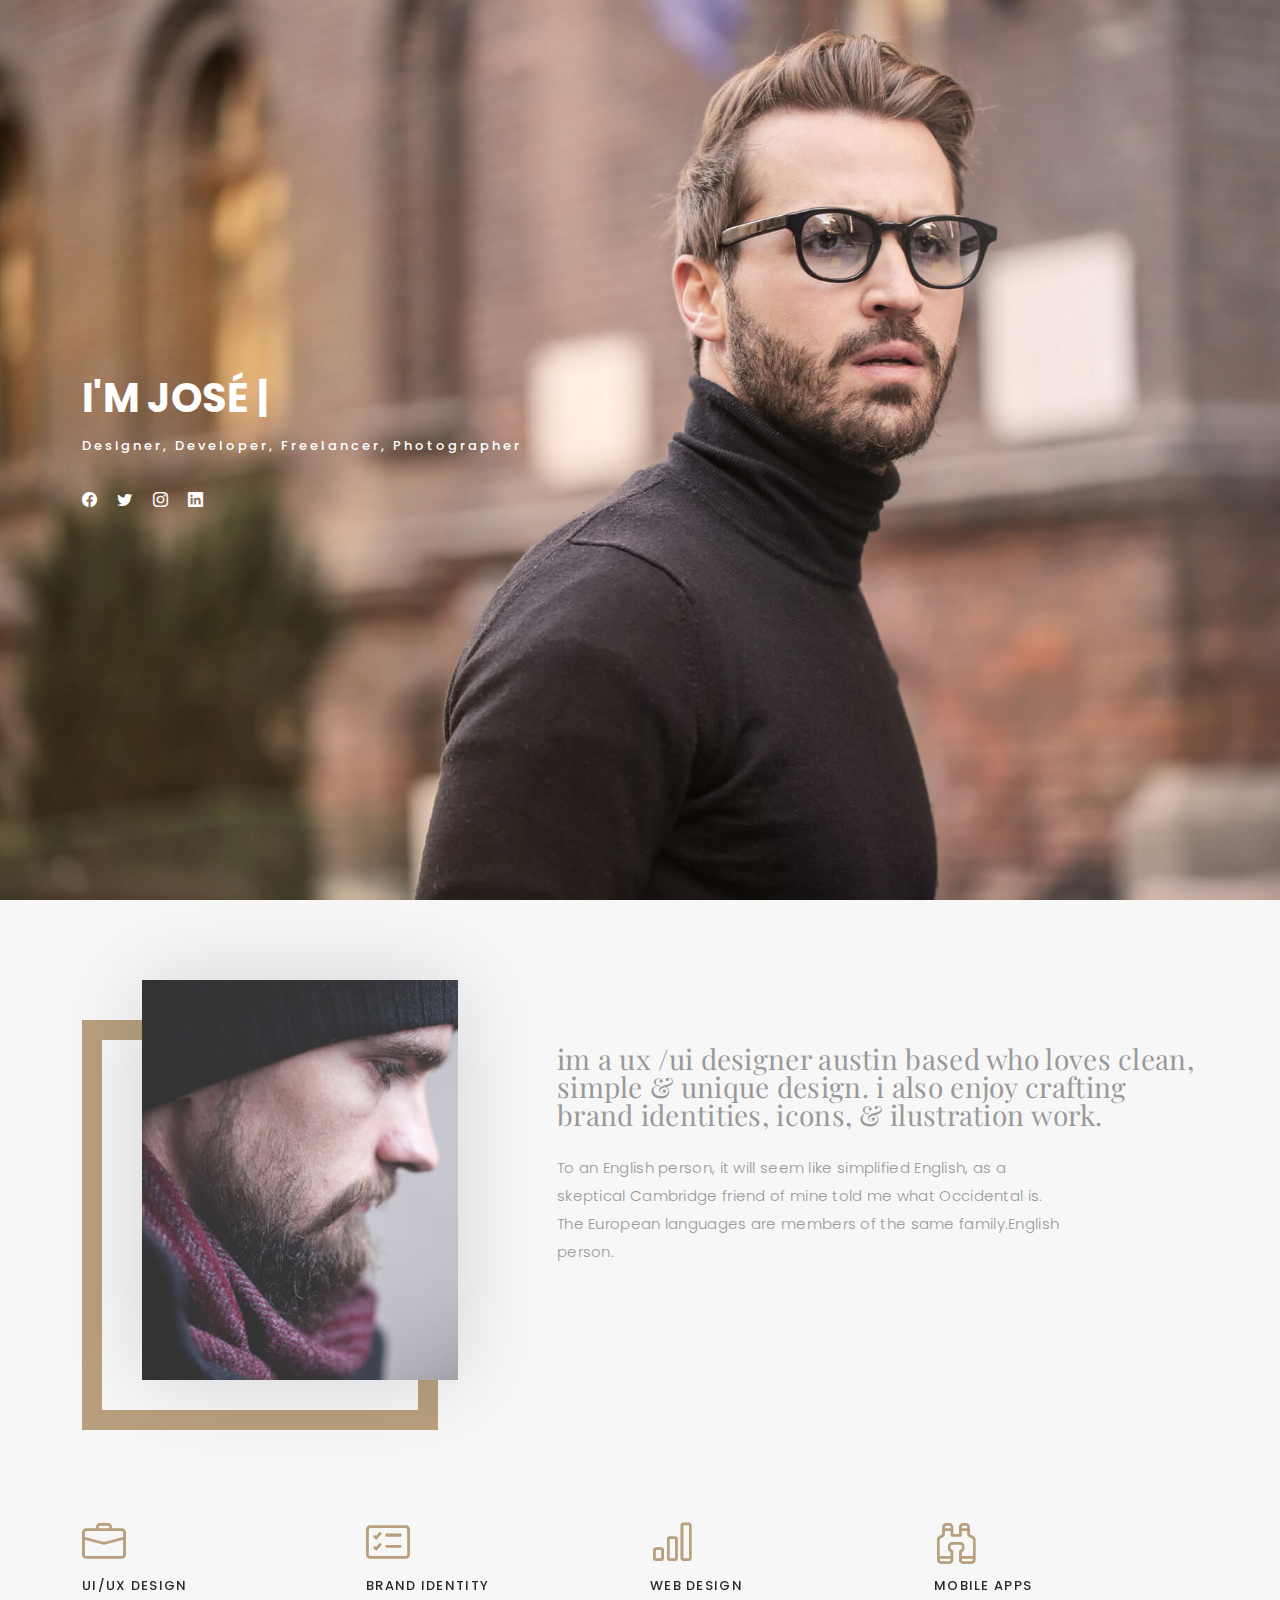
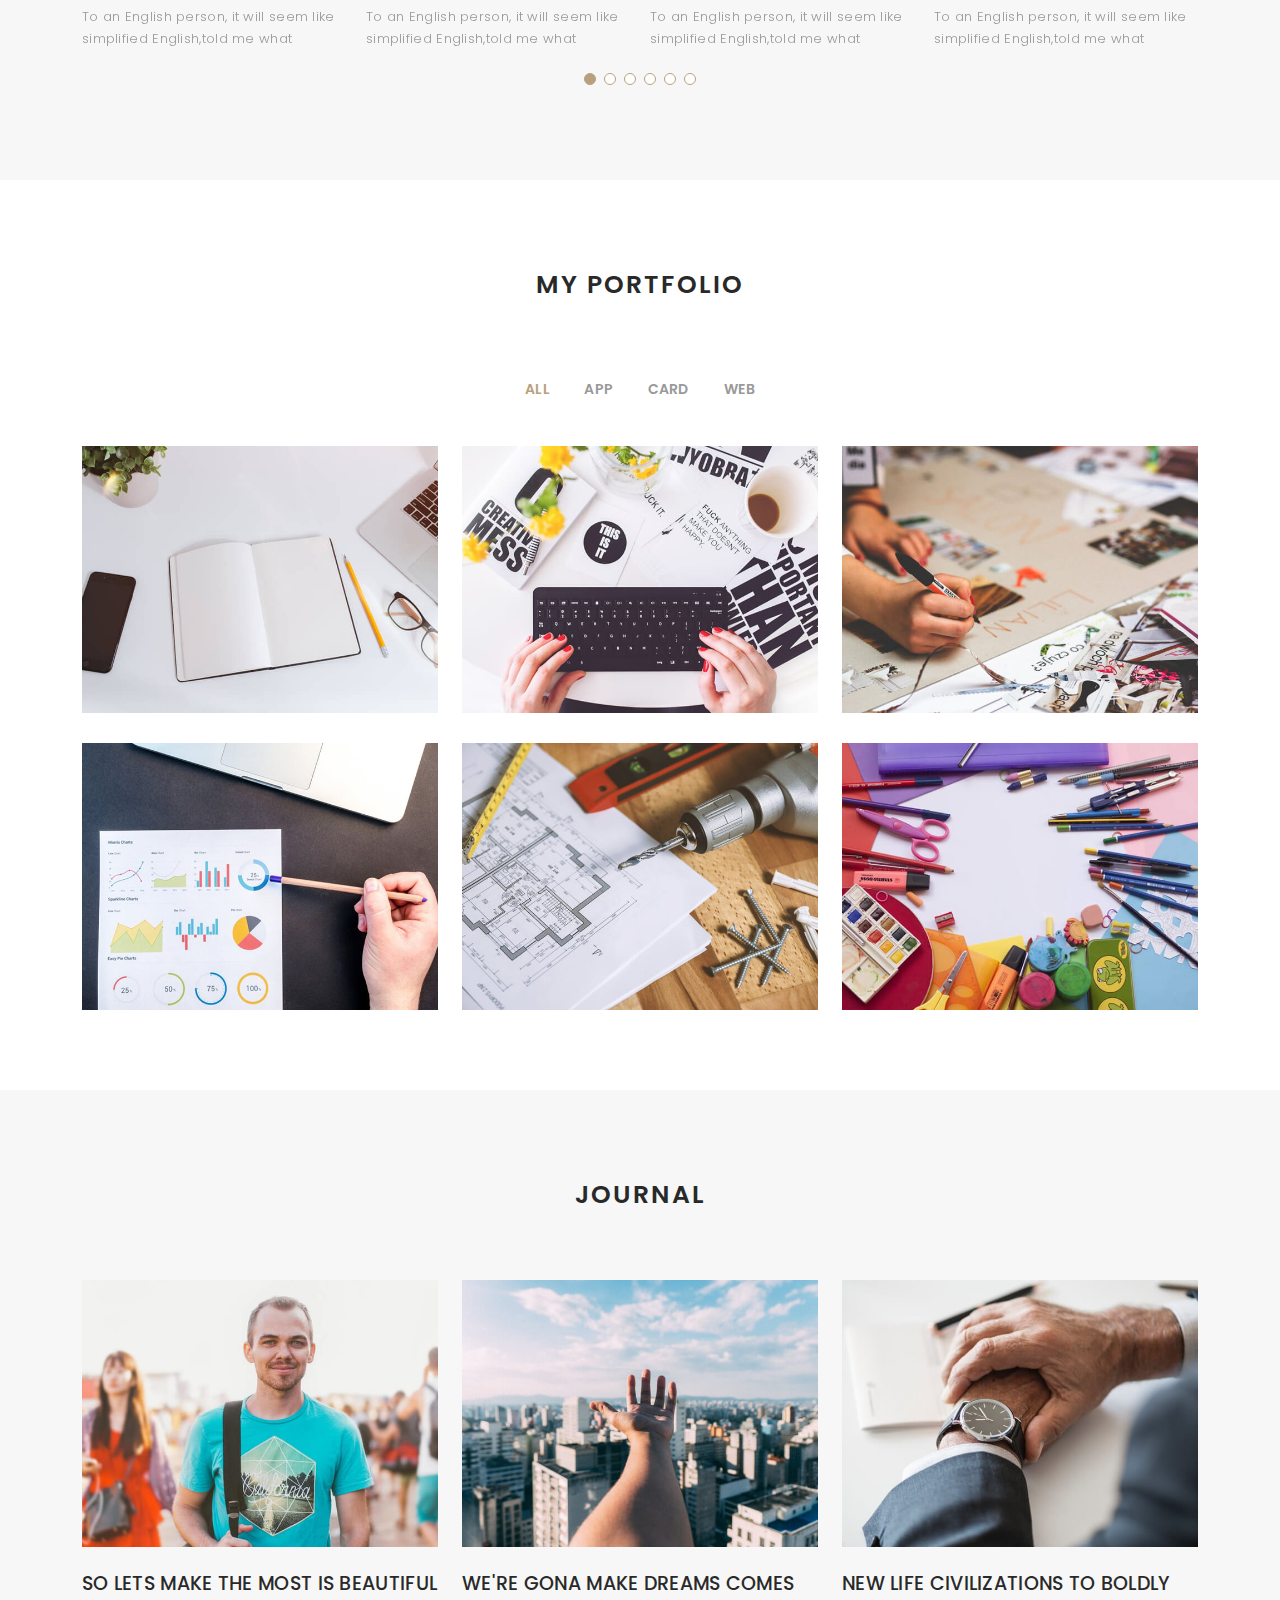
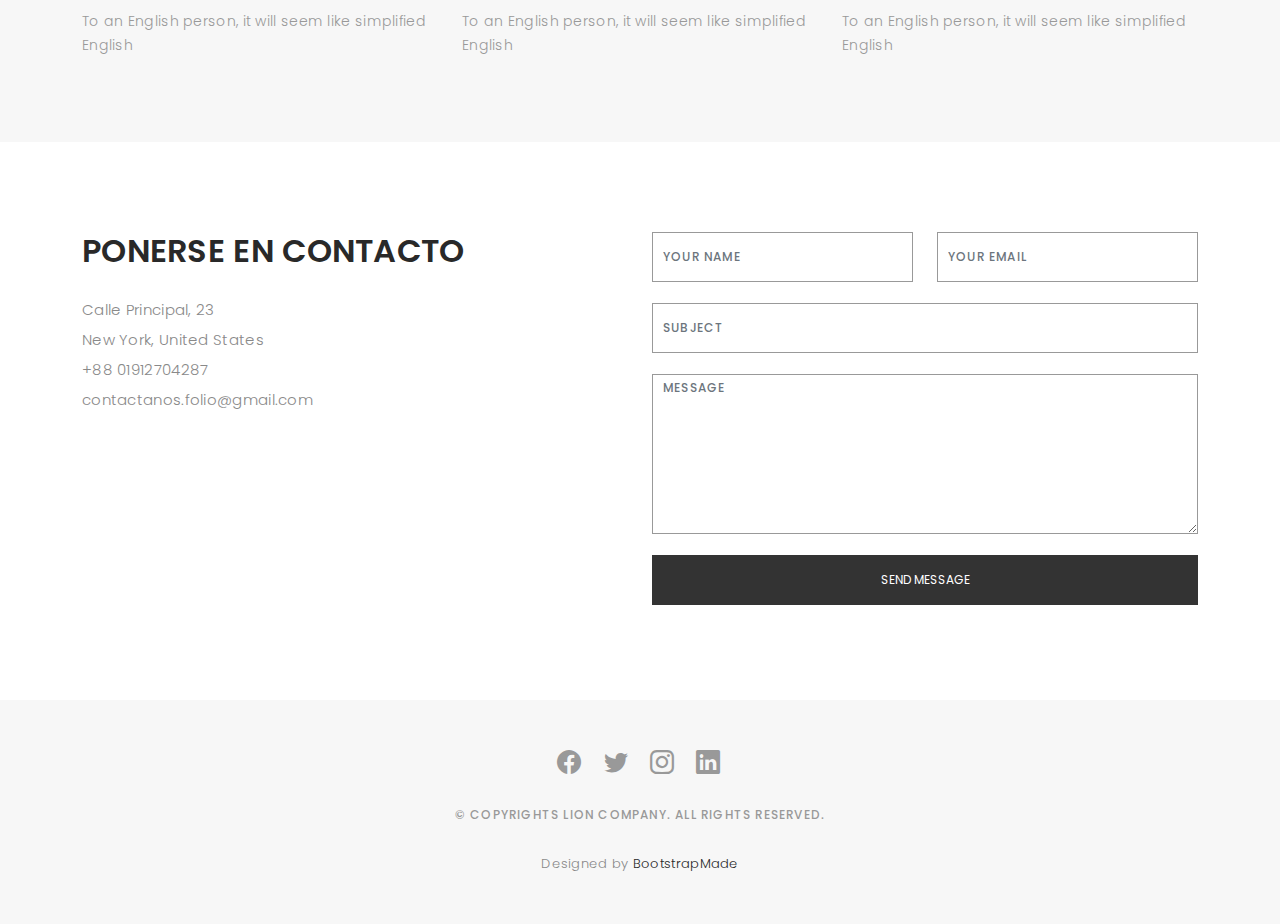
==== index.html @ 9446a4a7 "portafolio" ====
<!DOCTYPE html>
<html lang="es">

<head>
  <meta charset="utf-8">
  <meta content="width=device-width, initial-scale=1.0" name="viewport">

  <title>Folio - Home</title>
  <meta content="" name="description">
  <meta content="" name="keywords">

  <!-- Favicons -->
  <link href="assets/img/favicon.png" rel="icon">
  <link href="assets/img/apple-touch-icon.png" rel="apple-touch-icon">

  <!-- Google Fonts -->
  <link href="https://fonts.googleapis.com/css?family=Poppins:300,300i,400,400i,500,500i,600,600i,700,700i|Playfair+Display:400,400i,500,500i,600,600i,700,700i,900,900i" rel="stylesheet">

  <!-- Vendor CSS Files -->
  <link href="assets/vendor/bootstrap/css/bootstrap.min.css" rel="stylesheet">
  <link href="assets/vendor/bootstrap-icons/bootstrap-icons.css" rel="stylesheet">
  <link href="assets/vendor/boxicons/css/boxicons.min.css" rel="stylesheet">
  <link href="assets/vendor/glightbox/css/glightbox.min.css" rel="stylesheet">
  <link href="assets/vendor/swiper/swiper-bundle.min.css" rel="stylesheet">

  <!-- Template Main CSS File -->
  <link href="assets/css/style.css" rel="stylesheet">

  <!-- =======================================================
  * Template Name: Folio - v4.7.0
  * Template URL: https://bootstrapmade.com/folio-bootstrap-portfolio-template/
  * Author: BootstrapMade.com
  * License: https://bootstrapmade.com/license/
  ======================================================== -->
</head>

<body>

  <!-- ======= Header ======= -->
  <header id="header" class="fixed-top ">
    <div class="container d-flex align-items-center justify-content-between">

      <a href="index.html" class="logo"><img src="assets/img/logo.png" alt="" class="img-fluid"></a>
      <!-- Uncomment below if you prefer to use an text logo -->
      <!-- <h1 class="logo"><a href="index.html">Folio</a></h1> -->

      <nav id="navbar" class="navbar">
        <ul>
          <li><a class="nav-link scrollto active" href="#hero">Home</a></li>
          <li><a class="nav-link scrollto" href="#about">About</a></li>
          <li><a class="nav-link  scrollto" href="#portfolio">Portfolio</a></li>
          <li><a class="nav-link  scrollto" href="#journal">Blog</a></li>
          <li class="dropdown"><a href="#"><span>Drop Down</span> <i class="bi bi-chevron-down"></i></a>
            <ul>
              <li><a href="#">Drop Down 1</a></li>
              <li class="dropdown"><a href="#"><span>Deep Drop Down</span> <i class="bi bi-chevron-right"></i></a>
                <ul>
                  <li><a href="#">Deep Drop Down 1</a></li>
                  <li><a href="#">Deep Drop Down 2</a></li>
                  <li><a href="#">Deep Drop Down 3</a></li>
                  <li><a href="#">Deep Drop Down 4</a></li>
                  <li><a href="#">Deep Drop Down 5</a></li>
                </ul>
              </li>
              <li><a href="#">Drop Down 2</a></li>
              <li><a href="#">Drop Down 3</a></li>
              <li><a href="#">Drop Down 4</a></li>
            </ul>
          </li>
          <li><a class="nav-link scrollto" href="#contact">Contact</a></li>
        </ul>
        <i class="bi bi-list mobile-nav-toggle"></i>
      </nav><!-- .navbar -->

    </div>
  </header><!-- End Header -->

  <!-- ======= Hero Section ======= -->
  <div id="hero" class="home">

    <div class="container">
      <div class="hero-content">
        <h1>I'm <span class="typed" data-typed-items="José León, Designer, Developer, Freelancer, Photographer"></span></h1>
        <p>Designer, Developer, Freelancer, Photographer</p>

        <ul class="list-unstyled list-social">
          <li><a href="#"><i class="bi bi-facebook"></i></a></li>
          <li><a href="#"><i class="bi bi-twitter"></i></a></li>
          <li><a href="#"><i class="bi bi-instagram"></i></a></li>
          <li><a href="#"><i class="bi bi-linkedin"></i></a></li>
        </ul>
      </div>
    </div>
  </div><!-- End Hero -->

  <main id="main">

    <!-- ======= About Section ======= -->
    <div id="about" class="paddsection">
      <div class="container">
        <div class="row justify-content-between">

          <div class="col-lg-4 ">
            <div class="div-img-bg">
              <div class="about-img">
                <img src="assets/img/me.jpg" class="img-responsive" alt="me">
              </div>
            </div>
          </div>

          <div class="col-lg-7">
            <div class="about-descr">

              <p class="p-heading">im a ux /ui designer austin based who loves clean, simple & unique design. i also enjoy crafting brand identities, icons, & ilustration work. </p>
              <p class="separator">To an English person, it will seem like simplified English, as a skeptical Cambridge friend of mine told me what Occidental is. The European languages are members of the same family.English person.</p>

            </div>

          </div>
        </div>
      </div>
    </div><!-- End About Section -->

    <!-- ======= Services Section ======= -->
    <div id="services">
      <div class="container">

        <div class="services-slider swiper" data-aos="fade-up" data-aos-delay="100">
          <div class="swiper-wrapper">

            <div class="swiper-slide">
              <div class="services-block">
                <i class="bi bi-briefcase"></i>
                <span>UI/UX DESIGN</span>
                <p class="separator">To an English person, it will seem like simplified English,told me what </p>
              </div>
            </div><!-- End testimonial item -->

            <div class="swiper-slide">
              <div class="services-block">
                <i class="bi bi-card-checklist"></i>
                <span>BRAND IDENTITY</span>
                <p class="separator">To an English person, it will seem like simplified English,told me what </p>
              </div>
            </div><!-- End testimonial item -->

            <div class="swiper-slide">
              <div class="services-block">
                <i class="bi bi-bar-chart"></i>
                <span>WEB DESIGN</span>
                <p class="separator">To an English person, it will seem like simplified English,told me what </p>
              </div>
            </div><!-- End testimonial item -->

            <div class="swiper-slide">
              <div class="services-block">
                <i class="bi bi-binoculars"></i>
                <span>MOBILE APPS</span>
                <p class="separator">To an English person, it will seem like simplified English,told me what </p>
              </div>
            </div><!-- End testimonial item -->

            <div class="swiper-slide">
              <div class="services-block">
                <i class="bi bi-brightness-high"></i>
                <span>Analytics</span>
                <p class="separator">To an English person, it will seem like simplified English,told me what </p>
              </div>
            </div><!-- End testimonial item -->

            <div class="swiper-slide">
              <div class="services-block">
                <i class="bi bi-calendar4-week"></i>
                <span>PHOTOGRAPHY</span>
                <p class="separator">To an English person, it will seem like simplified English,told me what </p>
              </div>
            </div><!-- End testimonial item -->

          </div>
          <div class="swiper-pagination"></div>
        </div>

      </div>

    </div><!-- End Services Section -->

    <!-- ======= Portfolio Section ======= -->
    <div id="portfolio" class="paddsection">

      <div class="container">
        <div class="section-title text-center">
          <h2>My Portfolio</h2>
        </div>
      </div>

      <div class="container">

        <div class="row">
          <div class="col-lg-12 d-flex justify-content-center">
            <ul id="portfolio-flters">
              <li data-filter="*" class="filter-active">All</li>
              <li data-filter=".filter-app">App</li>
              <li data-filter=".filter-card">Card</li>
              <li data-filter=".filter-web">Web</li>
            </ul>
          </div>
        </div>

        <div class="row portfolio-container">

          <div class="col-lg-4 col-md-6 portfolio-item filter-app">
            <img src="assets/img/portfolio/portfolio-1.jpg" class="img-fluid" alt="">
            <div class="portfolio-info">
              <h4>App 1</h4>
              <p>App</p>
              <a href="assets/img/portfolio/portfolio-1.jpg" data-gallery="portfolioGallery" class="portfolio-lightbox preview-link" title="App 1"><i class="bx bx-plus"></i></a>
              <a href="portfolio-details.html" class="details-link" title="More Details"><i class="bx bx-link"></i></a>
            </div>
          </div>

          <div class="col-lg-4 col-md-6 portfolio-item filter-web">
            <img src="assets/img/portfolio/portfolio-2.jpg" class="img-fluid" alt="">
            <div class="portfolio-info">
              <h4>Web 3</h4>
              <p>Web</p>
              <a href="assets/img/portfolio/portfolio-2.jpg" data-gallery="portfolioGallery" class="portfolio-lightbox preview-link" title="Web 3"><i class="bx bx-plus"></i></a>
              <a href="portfolio-details.html" class="details-link" title="More Details"><i class="bx bx-link"></i></a>
            </div>
          </div>

          <div class="col-lg-4 col-md-6 portfolio-item filter-app">
            <img src="assets/img/portfolio/portfolio-3.jpg" class="img-fluid" alt="">
            <div class="portfolio-info">
              <h4>App 2</h4>
              <p>App</p>
              <a href="assets/img/portfolio/portfolio-3.jpg" data-gallery="portfolioGallery" class="portfolio-lightbox preview-link" title="App 2"><i class="bx bx-plus"></i></a>
              <a href="portfolio-details.html" class="details-link" title="More Details"><i class="bx bx-link"></i></a>
            </div>
          </div>

          <div class="col-lg-4 col-md-6 portfolio-item filter-card">
            <img src="assets/img/portfolio/portfolio-4.jpg" class="img-fluid" alt="">
            <div class="portfolio-info">
              <h4>Card 2</h4>
              <p>Card</p>
              <a href="assets/img/portfolio/portfolio-4.jpg" data-gallery="portfolioGallery" class="portfolio-lightbox preview-link" title="Card 2"><i class="bx bx-plus"></i></a>
              <a href="portfolio-details.html" class="details-link" title="More Details"><i class="bx bx-link"></i></a>
            </div>
          </div>

          <div class="col-lg-4 col-md-6 portfolio-item filter-web">
            <img src="assets/img/portfolio/portfolio-5.jpg" class="img-fluid" alt="">
            <div class="portfolio-info">
              <h4>Web 2</h4>
              <p>Web</p>
              <a href="assets/img/portfolio/portfolio-5.jpg" data-gallery="portfolioGallery" class="portfolio-lightbox preview-link" title="Web 2"><i class="bx bx-plus"></i></a>
              <a href="portfolio-details.html" class="details-link" title="More Details"><i class="bx bx-link"></i></a>
            </div>
          </div>

          <div class="col-lg-4 col-md-6 portfolio-item filter-app">
            <img src="assets/img/portfolio/portfolio-6.jpg" class="img-fluid" alt="">
            <div class="portfolio-info">
              <h4>App 3</h4>
              <p>App</p>
              <a href="assets/img/portfolio/portfolio-6.jpg" data-gallery="portfolioGallery" class="portfolio-lightbox preview-link" title="App 3"><i class="bx bx-plus"></i></a>
              <a href="portfolio-details.html" class="details-link" title="More Details"><i class="bx bx-link"></i></a>
            </div>
          </div>

        </div>

      </div>

    </div><!-- End Portfolio Section -->

    <!-- ======= Journal Section ======= -->
    <div id="journal" class="text-left paddsection">

      <div class="container">
        <div class="section-title text-center">
          <h2>journal</h2>
        </div>
      </div>

      <div class="container">
        <div class="journal-block">
          <div class="row">

            <div class="col-lg-4 col-md-6">
              <div class="journal-info">

                <a href="blog-single.html"><img src="assets/img/blog-post-1.jpg" class="img-responsive" alt="img"></a>

                <div class="journal-txt">

                  <h4><a href="blog-single.html">SO LETS MAKE THE MOST IS BEAUTIFUL</a></h4>
                  <p class="separator">To an English person, it will seem like simplified English
                  </p>

                </div>

              </div>
            </div>

            <div class="col-lg-4 col-md-6">
              <div class="journal-info">

                <a href="blog-single.html"><img src="assets/img/blog-post-2.jpg" class="img-responsive" alt="img"></a>

                <div class="journal-txt">

                  <h4><a href="blog-single.html">WE'RE GONA MAKE DREAMS COMES</a></h4>
                  <p class="separator">To an English person, it will seem like simplified English
                  </p>

                </div>

              </div>
            </div>

            <div class="col-lg-4 col-md-6">
              <div class="journal-info">

                <a href="blog-single.html"><img src="assets/img/blog-post-3.jpg" class="img-responsive" alt="img"></a>

                <div class="journal-txt">

                  <h4><a href="blog-single.html">NEW LIFE CIVILIZATIONS TO BOLDLY</a></h4>
                  <p class="separator">To an English person, it will seem like simplified English
                  </p>

                </div>

              </div>
            </div>

          </div>
        </div>
      </div>

    </div><!-- End Journal Section -->

    <!-- ======= Contact Section ======= -->
    <div id="contact" class="paddsection">
      <div class="container">
        <div class="contact-block1">
          <div class="row">

            <div class="col-lg-6">
              <div class="contact-contact">

                <h2 class="mb-30">PONERSE EN CONTACTO</h2>

                <ul class="contact-details">
                  <li><span>Calle Principal, 23</span></li>
                  <li><span>New York, United States</span></li>
                  <li><span>+88 01912704287</span></li>
                  <li><span>contactanos.folio@gmail.com</span></li>
                </ul>

              </div>
            </div>

            <div class="col-lg-6">
              <form action="forms/contact.php" method="post" role="form" class="php-email-form">
                <div class="row gy-3">

                  <div class="col-lg-6">
                    <div class="form-group contact-block1">
                      <input type="text" name="name" class="form-control" id="name" placeholder="Your Name" required>
                    </div>
                  </div>

                  <div class="col-lg-6">
                    <div class="form-group">
                      <input type="email" class="form-control" name="email" id="email" placeholder="Your Email" required>
                    </div>
                  </div>

                  <div class="col-lg-12">
                    <div class="form-group">
                      <input type="text" class="form-control" name="subject" id="subject" placeholder="Subject" required>
                    </div>
                  </div>

                  <div class="col-lg-12">
                    <div class="form-group">
                      <textarea class="form-control" name="message" placeholder="Message" required></textarea>
                    </div>
                  </div>

                  <div class="col-lg-12">
                    <div class="loading">Loading</div>
                    <div class="error-message"></div>
                    <div class="sent-message">Your message has been sent. Thank you!</div>
                  </div>

                  <div class="mt-0">
                    <input type="submit" class="btn btn-defeault btn-send" value="Send message">
                  </div>

                </div>
              </form>
            </div>
          </div>
        </div>
      </div>
    </div><!-- End Contact Section -->

  </main><!-- End #main -->

  <!-- ======= Footer ======= -->
  <div id="footer" class="text-center">
    <div class="container">
      <div class="socials-media text-center">

        <ul class="list-unstyled">
          <li><a href="#"><i class="bi bi-facebook"></i></a></li>
          <li><a href="#"><i class="bi bi-twitter"></i></a></li>
          <li><a href="#"><i class="bi bi-instagram"></i></a></li>
          <li><a href="#"><i class="bi bi-linkedin"></i></a></li>
        </ul>

      </div>

      <p>&copy; Copyrights LION COMPANY. All rights reserved.</p>

      <div class="credits">
        <!--
        All the links in the footer should remain intact.
        You can delete the links only if you purchased the pro version.
        Licensing information: https://bootstrapmade.com/license/
        Purchase the pro version with working PHP/AJAX contact form: https://bootstrapmade.com/buy/?theme=Folio
      -->
        Designed by <a href="https://bootstrapmade.com/">BootstrapMade</a>
      </div>

    </div>
  </div><!-- End Footer -->

  <a href="#" class="back-to-top d-flex align-items-center justify-content-center"><i class="bi bi-arrow-up-short"></i></a>

  <!-- Vendor JS Files -->
  <script src="assets/vendor/bootstrap/js/bootstrap.bundle.min.js"></script>
  <script src="assets/vendor/glightbox/js/glightbox.min.js"></script>
  <script src="assets/vendor/isotope-layout/isotope.pkgd.min.js"></script>
  <script src="assets/vendor/swiper/swiper-bundle.min.js"></script>
  <script src="assets/vendor/typed.js/typed.min.js"></script>
  <script src="assets/vendor/php-email-form/validate.js"></script>

  <!-- Template Main JS File -->
  <script src="assets/js/main.js"></script>

</body>

</html>
---- assets/css/style.css ----
/**
* Template Name: Folio - v4.7.0
* Template URL: https://bootstrapmade.com/folio-bootstrap-portfolio-template/
* Author: BootstrapMade.com
* License: https://bootstrapmade.com/license/
*/

/*--------------------------------------------------------------
# General
--------------------------------------------------------------*/
body {
  background: #ffffff;
  color: #898989;
  font-family: "Poppins", helvetica;
  font-size: 15px;
  font-weight: 300;
  line-height: 20px;
  letter-spacing: 0.02em;
  overflow-x: hidden;
  margin: 0 auto;
  padding: 0;
  box-sizing: border-box;
}

h1, h2, h3, h4, h5, h6 {
  margin: 0;
}

h2 {
  color: #292929;
  font-weight: 600;
}

h4 {
  color: #292929;
  font-size: 14px;
  font-weight: 600;
}

a {
  color: #292929;
  text-decoration: none !important;
  transition: all 0.5s ease-in-out 0s;
}

a:hover {
  transition: all 0.5s ease-in-out 0s;
}

p {
  margin: 25px 0;
  padding: 0;
  font-size: 15px;
  color: #999999;
  line-height: 28px;
}

::-moz-selection {
  background: #b8a07e;
  color: #fff;
}

::selection {
  background: #b8a07e;
  color: #fff;
}

.btn {
  background: #333;
  border: medium none;
  border-radius: 0;
  color: #fff;
  font-size: 12px;
  height: 50px;
  line-height: 50px;
  padding: 0 30px;
  text-transform: uppercase;
}

.btn:hover, .btn:focus {
  color: #fff;
}

.padDiv {
  padding: 30px 20px;
}

.section-title {
  margin-bottom: 70px;
}

.section-title h2 {
  font-size: 25px;
  letter-spacing: 2px;
  text-transform: uppercase;
}

.form-control {
  background-color: transparent;
  border: 1px solid #999;
  border-radius: 0;
  color: #999999;
  font-size: 12px;
  font-weight: 500;
  height: 50px;
  letter-spacing: 0.1em;
  padding-left: 10px;
  margin: 0 0 25px 0;
  line-height: 14px;
  text-transform: uppercase;
}

.form-control:focus {
  box-shadow: none;
  outline: 0 none;
}

.paddsection {
  padding-top: 90px;
  padding-bottom: 90px;
}

.paddsections {
  padding-top: 90px;
  padding-bottom: 90px !important;
}

.hvr-shutter-in-horizontal::before {
  background: #333;
}

.hvr-shutter-in-horizontal:hover {
  background: #b8a07e;
}

.mb-30 {
  margin-bottom: 30px;
}

.main-content {
  padding-top: 140px;
}

/*--------------------------------------------------------------
# Back to top button
--------------------------------------------------------------*/
.back-to-top {
  position: fixed;
  visibility: hidden;
  opacity: 0;
  right: 15px;
  bottom: 15px;
  z-index: 996;
  background: #b8a07e;
  width: 40px;
  height: 40px;
  border-radius: 4px;
  transition: all 0.4s;
}
.back-to-top i {
  font-size: 28px;
  color: #fff;
  line-height: 0;
}
.back-to-top:hover {
  background: #c6b398;
  color: #fff;
}
.back-to-top.active {
  visibility: visible;
  opacity: 1;
}

/*--------------------------------------------------------------
# Header
--------------------------------------------------------------*/
#header {
  transition: all 0.5s;
  z-index: 997;
  padding: 15px 0;
  background-color: #fff;
  top: -100%;
  box-shadow: 0px 2px 25px rgba(0, 0, 0, 0.08);
}
#header.header-scrolled, #header.header-inner-pages {
  top: 0;
}
#header .logo {
  font-size: 30px;
  margin: 0;
  padding: 0;
  line-height: 1;
  font-weight: 600;
  letter-spacing: 1px;
  font-family: "Playfair Display", sans-serif;
  font-style: italic;
}
#header .logo a {
  color: #898989;
}
#header .logo img {
  max-height: 40px;
}
@media (max-width: 992px) {
  #header {
    border: 0;
  }
}

/*--------------------------------------------------------------
# Navigation Menu
--------------------------------------------------------------*/
/**
* Desktop Navigation 
*/
.navbar {
  padding: 0;
}
.navbar ul {
  margin: 0;
  padding: 0;
  display: flex;
  list-style: none;
  align-items: center;
}
.navbar li {
  position: relative;
}
.navbar a, .navbar a:focus {
  display: flex;
  align-items: center;
  justify-content: space-between;
  padding: 10px 0 10px 30px;
  font-family: "Poppins", sans-serif;
  font-size: 14px;
  font-weight: 500;
  color: #7e7d7d;
  white-space: nowrap;
  transition: 0.3s;
}
.navbar a i, .navbar a:focus i {
  font-size: 12px;
  line-height: 0;
  margin-left: 5px;
}
.navbar a:hover, .navbar .active, .navbar .active:focus, .navbar li:hover > a {
  color: #b8a07e;
}
.navbar .dropdown ul {
  display: block;
  position: absolute;
  left: 30px;
  top: calc(100% + 30px);
  margin: 0;
  padding: 10px 0;
  z-index: 99;
  opacity: 0;
  visibility: hidden;
  background: #fff;
  box-shadow: 0px 0px 30px rgba(127, 137, 161, 0.25);
  transition: 0.3s;
}
.navbar .dropdown ul li {
  min-width: 200px;
}
.navbar .dropdown ul a {
  padding: 10px 20px;
  font-weight: 400;
}
.navbar .dropdown ul a i {
  font-size: 12px;
}
.navbar .dropdown ul a:hover, .navbar .dropdown ul .active:hover, .navbar .dropdown ul li:hover > a {
  color: #b8a07e;
}
.navbar .dropdown:hover > ul {
  opacity: 1;
  top: 100%;
  visibility: visible;
}
.navbar .dropdown .dropdown ul {
  top: 0;
  left: calc(100% - 30px);
  visibility: hidden;
}
.navbar .dropdown .dropdown:hover > ul {
  opacity: 1;
  top: 0;
  left: 100%;
  visibility: visible;
}
@media (max-width: 1366px) {
  .navbar .dropdown .dropdown ul {
    left: -90%;
  }
  .navbar .dropdown .dropdown:hover > ul {
    left: -100%;
  }
}

/**
* Mobile Navigation 
*/
.mobile-nav-toggle {
  color: #4b4a4a;
  font-size: 28px;
  cursor: pointer;
  display: none;
  line-height: 0;
  transition: 0.5s;
}
.mobile-nav-toggle.bi-x {
  color: #fff;
}

@media (max-width: 991px) {
  .mobile-nav-toggle {
    display: block;
  }

  .navbar ul {
    display: none;
  }
}
.navbar-mobile {
  position: fixed;
  overflow: hidden;
  top: 0;
  right: 0;
  left: 0;
  bottom: 0;
  background: rgba(49, 49, 49, 0.9);
  transition: 0.3s;
}
.navbar-mobile .mobile-nav-toggle {
  position: absolute;
  top: 15px;
  right: 15px;
}
.navbar-mobile ul {
  display: block;
  position: absolute;
  top: 55px;
  right: 15px;
  bottom: 15px;
  left: 15px;
  padding: 10px 0;
  border-radius: 10px;
  background-color: #fff;
  overflow-y: auto;
  transition: 0.3s;
}
.navbar-mobile a, .navbar-mobile a:focus {
  padding: 10px 20px;
  font-size: 15px;
  color: #4b4a4a;
}
.navbar-mobile a:hover, .navbar-mobile .active, .navbar-mobile li:hover > a {
  color: #b8a07e;
}
.navbar-mobile .getstarted, .navbar-mobile .getstarted:focus {
  margin: 15px;
}
.navbar-mobile .dropdown ul {
  position: static;
  display: none;
  margin: 10px 20px;
  padding: 10px 0;
  z-index: 99;
  opacity: 1;
  visibility: visible;
  background: #fff;
  box-shadow: 0px 0px 30px rgba(127, 137, 161, 0.25);
}
.navbar-mobile .dropdown ul li {
  min-width: 200px;
}
.navbar-mobile .dropdown ul a {
  padding: 10px 20px;
}
.navbar-mobile .dropdown ul a i {
  font-size: 12px;
}
.navbar-mobile .dropdown ul a:hover, .navbar-mobile .dropdown ul .active:hover, .navbar-mobile .dropdown ul li:hover > a {
  color: #b8a07e;
}
.navbar-mobile .dropdown > .dropdown-active {
  display: block;
}

/*--------------------------------------------------------------
# Hero
--------------------------------------------------------------*/
#hero {
  background: url("../img/home-bg.jpg") repeat scroll center center/cover;
  height: 100vh;
  width: 100%;
}

#hero .hero-content {
  height: 100vh;
  text-align: left;
  width: 100%;
  display: flex;
  justify-content: center;
  flex-direction: column;
}

.hero-content h1 {
  font-size: 40px;
  font-weight: 700;
  margin-bottom: 10px;
  text-transform: uppercase;
  color: #fff;
}

.hero-content p {
  font-size: 13px;
  letter-spacing: 3px;
  margin-top: 0;
  margin-bottom: 30px;
  text-transform: capitalize;
  color: #fff;
  font-weight: 500;
}

.hero-content .list-social li {
  float: left;
  margin-right: 20px;
}

.hero-content .list-social li i {
  color: #fff;
  font-size: 15px;
}

/*--------------------------------------------------------------
# Breadcrumbs
--------------------------------------------------------------*/
.breadcrumbs {
  padding: 120px 0 0 0;
  background-color: white;
  min-height: 40px;
}
@media (max-width: 992px) {
  .breadcrumbs {
    padding-top: 100px;
  }
}
.breadcrumbs h2 {
  font-size: 24px;
  font-weight: 300;
  margin: 0;
}
@media (max-width: 992px) {
  .breadcrumbs h2 {
    margin: 0 0 10px 0;
  }
}
.breadcrumbs ol {
  display: flex;
  flex-wrap: wrap;
  list-style: none;
  padding: 0;
  margin: 0;
  font-size: 14px;
}
.breadcrumbs ol li + li {
  padding-left: 10px;
}
.breadcrumbs ol li + li::before {
  display: inline-block;
  padding-right: 10px;
  color: #6c757d;
  content: "/";
}
@media (max-width: 768px) {
  .breadcrumbs .d-flex {
    display: block !important;
  }
  .breadcrumbs ol {
    display: block;
  }
  .breadcrumbs ol li {
    display: inline-block;
  }
}

/*-----------------------------------------------------------------------------------*/
/*  About
/*-----------------------------------------------------------------------------------*/
#about {
  width: 100%;
  height: auto;
  background: #f7f7f7;
  padding-top: 120px;
}

#about .div-img-bg {
  padding-bottom: 30px;
  border: 20px solid #b8a07e;
}

#about .div-img-bg .about-img img {
  width: 100%;
  box-shadow: 0px 0px 85px 0px rgba(0, 0, 0, 0.14);
  margin-top: -60px;
  margin-left: 40px;
  height: 400px;
  -o-object-fit: cover;
  object-fit: cover;
}

#about .about-descr .p-heading {
  font-family: "Playfair Display", serif;
  font-size: 28px;
  text-align: left;
}

#about .about-descr .separator {
  max-width: 80%;
  margin-bottom: 0;
  text-align: left;
}

/*--------------------------------------------------------------
# Services
--------------------------------------------------------------*/
#services {
  background: #f7f7f7;
  position: relative;
  padding-bottom: 80px;
}

.services-block span {
  margin: 10px 0;
  position: relative;
  font-size: 13px;
  color: #292929;
  letter-spacing: 0.1em;
  font-weight: 500;
  text-transform: uppercase;
  display: block;
}

.services-block .separator {
  margin: 0;
  font-size: 13px;
  line-height: 22px;
}

.services-block i {
  font-size: 44px;
  color: #b8a07e;
  line-height: 44px;
}

.services-slider .swiper-pagination {
  margin-top: 30px;
  position: relative;
}
.services-slider .swiper-pagination .swiper-pagination-bullet {
  width: 12px;
  height: 12px;
  background-color: #fff;
  opacity: 1;
  border: 1px solid #b8a07e;
}
.services-slider .swiper-pagination .swiper-pagination-bullet-active {
  background-color: #b8a07e;
}

/*--------------------------------------------------------------
# Portfolio
--------------------------------------------------------------*/
#portfolio {
  position: relative;
  padding-bottom: 50px;
}
#portfolio #portfolio-flters {
  padding: 0;
  margin: 0 auto 35px auto;
  list-style: none;
  text-align: center;
  border-radius: 50px;
  padding: 2px 15px;
}
#portfolio #portfolio-flters li {
  cursor: pointer;
  display: inline-block;
  padding: 10px 15px 8px 15px;
  font-size: 14px;
  font-weight: 600;
  line-height: 1;
  text-transform: uppercase;
  color: #999999;
  margin-bottom: 5px;
  transition: all 0.3s ease-in-out;
}
#portfolio #portfolio-flters li:hover, #portfolio #portfolio-flters li.filter-active {
  color: #b8a07e;
}
#portfolio #portfolio-flters li:last-child {
  margin-right: 0;
}
#portfolio .portfolio-item {
  margin-bottom: 30px;
}
#portfolio .portfolio-item .portfolio-info {
  opacity: 0;
  position: absolute;
  left: 30px;
  right: 30px;
  bottom: 0;
  z-index: 3;
  transition: all ease-in-out 0.3s;
  background: rgba(255, 255, 255, 0.9);
  padding: 15px;
}
#portfolio .portfolio-item .portfolio-info h4 {
  font-size: 18px;
  color: #666;
  font-weight: 600;
  margin-bottom: 10px;
}
#portfolio .portfolio-item .portfolio-info p {
  color: #999;
  font-size: 14px;
  margin: 0;
  padding: 0;
}
#portfolio .portfolio-item .portfolio-info .preview-link, #portfolio .portfolio-item .portfolio-info .details-link {
  position: absolute;
  right: 40px;
  font-size: 24px;
  top: calc(50% - 18px);
  color: #b8a07e;
}
#portfolio .portfolio-item .portfolio-info .preview-link:hover, #portfolio .portfolio-item .portfolio-info .details-link:hover {
  color: #cab89f;
}
#portfolio .portfolio-item .portfolio-info .details-link {
  right: 10px;
}
#portfolio .portfolio-item:hover .portfolio-info {
  opacity: 1;
  bottom: 20px;
}

/*--------------------------------------------------------------
# Portfolio Details
--------------------------------------------------------------*/
.portfolio-details {
  padding-top: 40px;
}
.portfolio-details .portfolio-details-slider img {
  width: 100%;
}
.portfolio-details .portfolio-details-slider .swiper-pagination {
  margin-top: 20px;
  position: relative;
}
.portfolio-details .portfolio-details-slider .swiper-pagination .swiper-pagination-bullet {
  width: 12px;
  height: 12px;
  background-color: #fff;
  opacity: 1;
  border: 1px solid #b8a07e;
}
.portfolio-details .portfolio-details-slider .swiper-pagination .swiper-pagination-bullet-active {
  background-color: #b8a07e;
}
.portfolio-details .portfolio-info {
  padding: 30px;
  box-shadow: 0px 0 30px rgba(75, 74, 74, 0.08);
}
.portfolio-details .portfolio-info h3 {
  font-size: 22px;
  font-weight: 700;
  margin-bottom: 20px;
  padding-bottom: 20px;
  border-bottom: 1px solid #eee;
}
.portfolio-details .portfolio-info ul {
  list-style: none;
  padding: 0;
  font-size: 15px;
}
.portfolio-details .portfolio-info ul li + li {
  margin-top: 10px;
}
.portfolio-details .portfolio-description {
  padding-top: 30px;
}
.portfolio-details .portfolio-description h2 {
  font-size: 26px;
  font-weight: 700;
  margin-bottom: 20px;
}
.portfolio-details .portfolio-description p {
  padding: 0;
}

/*--------------------------------------------------------------
# Journal
--------------------------------------------------------------*/
#journal, #journal-blog {
  height: auto;
  width: 100%;
  background: #f7f7f7;
  padding-bottom: 60px;
  position: relative;
}

#journal-blog {
  background: #fff;
  padding-bottom: 30px;
}

#journal .journal-block {
  display: inline-block;
  height: auto;
  width: 100%;
}

#journal .journal-block .journal-info {
  position: relative;
}

.journal-block .journal-info img {
  max-width: 100%;
}

.journal-block .journal-info .journal-txt {
  padding: 25px 0px;
  position: relative;
}

.journal-block .journal-info .journal-txt h4 a {
  display: block;
  font-size: 19px;
  line-height: 24px;
  margin: 0 0 13px 0;
  font-weight: 500;
  color: #292929;
  transition: all 0.5s ease-in-out 0s;
}

.journal-block .journal-info .journal-txt h4 a:hover {
  color: #b8a07e;
  transition: all 0.5s ease-in-out 0s;
}

.journal-block .journal-info .journal-txt p {
  margin: 0;
  font-size: 14px;
  line-height: 24px;
}

/*--------------------------------------------------------------
# Journal
--------------------------------------------------------------*/
#contact {
  height: auto;
  width: 100%;
}

.contact-details {
  list-style: none;
  margin: 0;
  padding: 0;
}

.contact-details li {
  padding-bottom: 10px;
}

#contact input, #contact textarea {
  width: 100%;
  margin-bottom: 5px;
}

#contact textarea {
  min-height: 160px;
}

.php-email-form .error-message {
  display: none;
  color: #fff;
  background: #ed3c0d;
  text-align: left;
  padding: 15px;
  margin-bottom: 15px;
  font-weight: 600;
}
.php-email-form .error-message br + br {
  margin-top: 25px;
}
.php-email-form .sent-message {
  display: none;
  color: #fff;
  background: #18d26e;
  text-align: center;
  padding: 15px;
  font-weight: 600;
  margin-bottom: 15px;
}
.php-email-form .loading {
  display: none;
  background: #fff;
  text-align: center;
  padding: 15px;
  margin-bottom: 15px;
}
.php-email-form .loading:before {
  content: "";
  display: inline-block;
  border-radius: 50%;
  width: 24px;
  height: 24px;
  margin: 0 10px -6px 0;
  border: 3px solid #18d26e;
  border-top-color: #eee;
  -webkit-animation: animate-loading 1s linear infinite;
  animation: animate-loading 1s linear infinite;
}

@-webkit-keyframes animate-loading {
  0% {
    transform: rotate(0deg);
  }
  100% {
    transform: rotate(360deg);
  }
}

@keyframes animate-loading {
  0% {
    transform: rotate(0deg);
  }
  100% {
    transform: rotate(360deg);
  }
}
/*--------------------------------------------------------------
# Blog
--------------------------------------------------------------*/
/*  Navbar fixd page */
.subpage-nav {
  display: block !important;
}

/*-----------------------------------------------------------------------------------*/
/*  /* Single page */
/*-----------------------------------------------------------------------------------*/
#journal-blog {
  padding-top: 140px;
}

/* main content */
.main-content {
  background: #f7f7f7;
}

.main-content .container-main {
  display: inline-block;
  width: 100%;
}

.main-content .container-main .block-main {
  margin-bottom: 30px;
  overflow: hidden;
}

.container-main .block-main .content-main {
  background: #fff none repeat scroll 0 0;
  display: inline-block;
  width: 100%;
}

.journal-txt h4 a {
  display: block;
  font-size: 19px;
  line-height: 24px;
  margin: 0 0 13px 0;
  font-weight: 500;
  color: #292929;
  transition: all 0.5s ease-in-out 0s;
}

.journal-txt h4 a:hover {
  color: #b8a07e;
  transition: all 0.5s ease-in-out 0s;
}

.post-meta ul li {
  font-size: 12px;
  font-weight: normal;
  margin-left: 8px;
  margin-right: 8px;
  text-transform: capitalize;
  display: inline-block;
  float: none;
}

.content-main .post-meta a {
  color: #a2a2a2;
  margin-left: 5px;
}

/* Commonts */
.comments {
  background: #fff;
}

.entry-comments h6 {
  margin-right: 10px;
  font-size: 13px;
  letter-spacing: 0.1em;
  font-weight: 500;
}

.entry-comments-item {
  margin-top: 40px;
  padding-bottom: 40px;
  border-bottom: 1px solid #f2f2f2;
}

.entry-comments-avatar {
  position: absolute;
  display: block;
  border-radius: 50%;
  width: 60px;
  height: 60px;
}

.entry-comments-body {
  padding-left: 86px;
}

.entry-comments-author {
  margin-right: 10px;
  font-size: 13px;
  color: #292929;
  letter-spacing: 0.1em;
  font-weight: 500;
}

.rep {
  font-size: 13px;
  color: #292929;
  letter-spacing: 0.1em;
  font-weight: 500;
  text-transform: capitalize;
}

.entry-comments span a {
  font-size: 13px;
  color: #999;
}

.entry-comments-reply {
  padding-left: 10%;
}

/* Commonts form */
.cmt {
  background: #fff;
}

blockquote {
  padding: 40px;
  background-color: #f2f2f2;
  margin: 30px 0;
  border: none;
  border-left: 4px solid #b8a07e;
}

/*--------------------------------------------------------------
# Footer
--------------------------------------------------------------*/
#footer {
  background: #f7f7f7;
  padding-top: 50px;
  padding-bottom: 50px;
}

#footer .socials-media {
  width: 100%;
}

#footer .socials-media ul {
  display: inline-block;
  float: none;
  margin: 0 0 20px 0;
}

#footer .socials-media ul li {
  float: left;
  margin-left: 10px;
  margin-right: 10px;
}

#footer .socials-media ul li a {
  font-size: 24px;
  color: #999;
  letter-spacing: 0.1em;
  font-weight: 500;
  background: transparent;
  text-transform: uppercase;
  transition: all 0.5s ease-in-out 0s;
}

#footer .socials-media ul li a:hover {
  color: #b8a07e;
  transition: all 0.5s ease-in-out 0s;
}

#footer p {
  font-size: 12px;
  letter-spacing: 0.1em;
  font-weight: 500;
  margin-top: 0;
  text-transform: uppercase;
}

.credits {
  font-size: 13px;
}

/** Width between 1200x to 0
 *  ~~~~~~~~~~~~~~~~~~~~~~~~~~~~~~~~~~~~
 */
/** Width between 992px to 1199px
 *  ~~~~~~~~~~~~~~~~~~~~~~~~~~~~~~~~~~~~
 */
/** Width between 768px to 991px
 *  ~~~~~~~~~~~~~~~~~~~~~~~~~~~~~~~~~~~~
 */
@media (min-width: 768px) and (max-width: 991px) {
  /* Navbar */
  nav {
    padding: 10px 15px;
  }

  .nav-menu {
    margin-top: 40px;
    display: none;
    float: none;
    width: 100%;
  }

  .nav-menu li {
    float: none;
    width: 100%;
    text-align: center;
    border-top: 1px solid #f7f7f7;
    line-height: 45px;
    margin-left: 0;
    padding-top: 10px;
    padding-bottom: 10px;
  }

  .responsive {
    float: right;
    padding-top: 15px;
    display: block;
  }

  /* About */
  .head-info .header-content .cmaster h1 {
    font-size: 32px;
  }

  #about .div-img-bg {
    padding: 0;
  }

  #about .div-img-bg .about-img img {
    margin-top: 0%;
    margin-left: calc(0% - 0px);
  }

  #about .about-descr .p-heading {
    font-size: 20px;
  }

  #about .about-descr .separator {
    max-width: 100%;
    margin-bottom: 0;
  }

  /* portfolio */
  #portfolio .portfolio-list .nav li {
    float: none;
    margin: 20px;
    display: inline-block;
  }

  /* journal */
  #journal .journal-block .journal-info {
    margin-bottom: 30px;
  }

  /* Contact */
  .contact-contact {
    margin-bottom: 30px;
  }

  /* Footer */
  #footer .socials-media ul li {
    margin-right: 0;
    margin-left: 0;
    float: none;
    display: inline-block;
  }
}
/** Width between 767px to 0
 *  ~~~~~~~~~~~~~~~~~~~~~~~~~~~~~~~~~~~~
 */
@media (max-width: 767px) {
  /* Navbar */
  nav {
    padding: 20px 15px;
  }

  .nav-menu {
    margin-top: 40px;
    display: none;
    float: none;
    width: 100%;
  }

  .nav-menu li {
    float: none;
    width: 100%;
    text-align: center;
    border-top: 1px solid #f7f7f7;
    line-height: 45px;
    margin-left: 0;
    padding-top: 10px;
    padding-bottom: 10px;
  }

  .responsive {
    float: right;
    padding-top: 15px;
    display: block;
  }

  /* About */
  .head-info .header-content h1 {
    font-size: 32px;
  }

  #about .div-img-bg {
    padding: 0;
  }

  #about .div-img-bg .about-img img {
    margin-top: 0%;
    margin-left: calc(0% - 0px);
  }

  #about .about-descr .p-heading {
    font-size: 20px;
  }

  #about .about-descr .separator {
    max-width: 100%;
    margin-bottom: 0;
  }

  /* portfolio */
  #portfolio .portfolio-list .nav li {
    float: none;
    margin: 20px;
    display: inline-block;
  }

  /* journal */
  #journal .journal-block .journal-info {
    margin-bottom: 30px;
  }

  /* Contact */
  .contact-contact {
    margin-bottom: 30px;
  }

  /* Footer */
  #footer .socials-media ul li {
    margin-right: 0;
    margin-left: 0;
    float: none;
    display: inline-block;
  }
}
/** Width between 600px to 0
 *  ~~~~~~~~~~~~~~~~~~~~~~~~~~~~~~~~~~~~
 */
@media (max-width: 600px) {
  /* Navbar */
  nav {
    padding: 20px 15px;
  }

  .nav-menu {
    margin-top: 40px;
    display: none;
    float: none;
    width: 100%;
  }

  .nav-menu li {
    float: none;
    width: 100%;
    text-align: center;
    border-top: 1px solid #f7f7f7;
    line-height: 45px;
    margin-left: 0;
    padding-top: 10px;
    padding-bottom: 10px;
  }

  .responsive {
    float: right;
    padding-top: 15px;
    display: block;
  }

  /* About */
  .head-info .header-content h1 {
    font-size: 32px;
  }

  #about .div-img-bg {
    padding: 0;
  }

  #about .div-img-bg .about-img img {
    margin-top: 0%;
    margin-left: calc(0% - 0px);
  }

  #about .about-descr .p-heading {
    font-size: 20px;
  }

  #about .about-descr .separator {
    max-width: 100%;
    margin-bottom: 0;
  }

  /* portfolio */
  #portfolio .portfolio-list .nav li {
    float: none;
    margin: 10px;
    display: inline-block;
  }

  /* journal */
  #journal .journal-block .journal-info {
    margin-bottom: 30px;
  }

  /* Contact */
  .contact-contact {
    margin-bottom: 30px;
  }

  /* Footer */
  #footer .socials-media ul li {
    margin-right: 0;
    margin-left: 0;
    float: none;
    display: inline-block;
  }
}
/** Width between 480px to 0
 *  ~~~~~~~~~~~~~~~~~~~~~~~~~~~~~~~~~~~~
 */
@media (max-width: 480px) {
  /* Navbar */
  nav {
    padding: 20px 15px;
  }

  .nav-menu {
    margin-top: 40px;
    display: none;
    float: none;
    width: 100%;
  }

  .nav-menu li {
    float: none;
    width: 100%;
    text-align: center;
    border-top: 1px solid #f7f7f7;
    line-height: 45px;
    margin-left: 0;
    padding-top: 10px;
    padding-bottom: 10px;
  }

  .responsive {
    float: right;
    padding-top: 15px;
    display: block;
  }

  /* About */
  .head-info .header-content h1 {
    font-size: 32px;
  }

  #about .div-img-bg {
    padding: 0;
  }

  #about .div-img-bg .about-img img {
    margin-top: 0%;
    margin-left: calc(0% - 0px);
  }

  #about .about-descr .p-heading {
    font-size: 20px;
  }

  #about .about-descr .separator {
    max-width: 100%;
    margin-bottom: 0;
  }

  /* portfolio */
  #portfolio .portfolio-list .nav li {
    float: none;
    margin: 20px;
  }

  /* journal */
  #journal .journal-block .journal-info {
    margin-bottom: 30px;
  }

  /* Contact */
  .contact-contact {
    margin-bottom: 30px;
  }

  /* Footer */
  #footer .socials-media ul li {
    margin-right: 0;
    margin-left: 0;
    float: none;
    display: inline-block;
  }
}
/** Width between 320px to 0
 *  ~~~~~~~~~~~~~~~~~~~~~~~~~~~~~~~~~~~~
 */
@media (max-width: 320px) {
  /* Navbar */
  nav {
    padding: 20px 15px;
  }

  .nav-menu {
    margin-top: 40px;
    display: none;
    float: none;
    width: 100%;
  }

  .nav-menu li {
    float: none;
    width: 100%;
    text-align: center;
    border-top: 1px solid #f7f7f7;
    line-height: 45px;
    margin-left: 0;
    padding-top: 10px;
    padding-bottom: 10px;
  }

  .responsive {
    float: right;
    padding-top: 15px;
    display: block;
  }

  /* About */
  .head-info .header-content h1 {
    font-size: 32px;
  }

  #about .div-img-bg {
    padding: 0;
  }

  #about .div-img-bg .about-img img {
    margin-top: 0%;
    margin-left: calc(0% - 0px);
  }

  #about .about-descr .p-heading {
    font-size: 20px;
  }

  #about .about-descr .separator {
    max-width: 100%;
    margin-bottom: 0;
  }

  /* portfolio */
  #portfolio .portfolio-list .nav li {
    float: none;
    margin: 20px;
  }

  /* journal */
  #journal .journal-block .journal-info {
    margin-bottom: 30px;
  }

  /* Contact */
  .contact-contact {
    margin-bottom: 30px;
  }

  /* Footer */
  #footer .socials-media ul li {
    margin-right: 0;
    margin-left: 0;
    float: none;
    display: inline-block;
  }

  /* Single page */
  .entry-comments-body span {
    display: inline-block;
    margin-right: 0;
  }
}
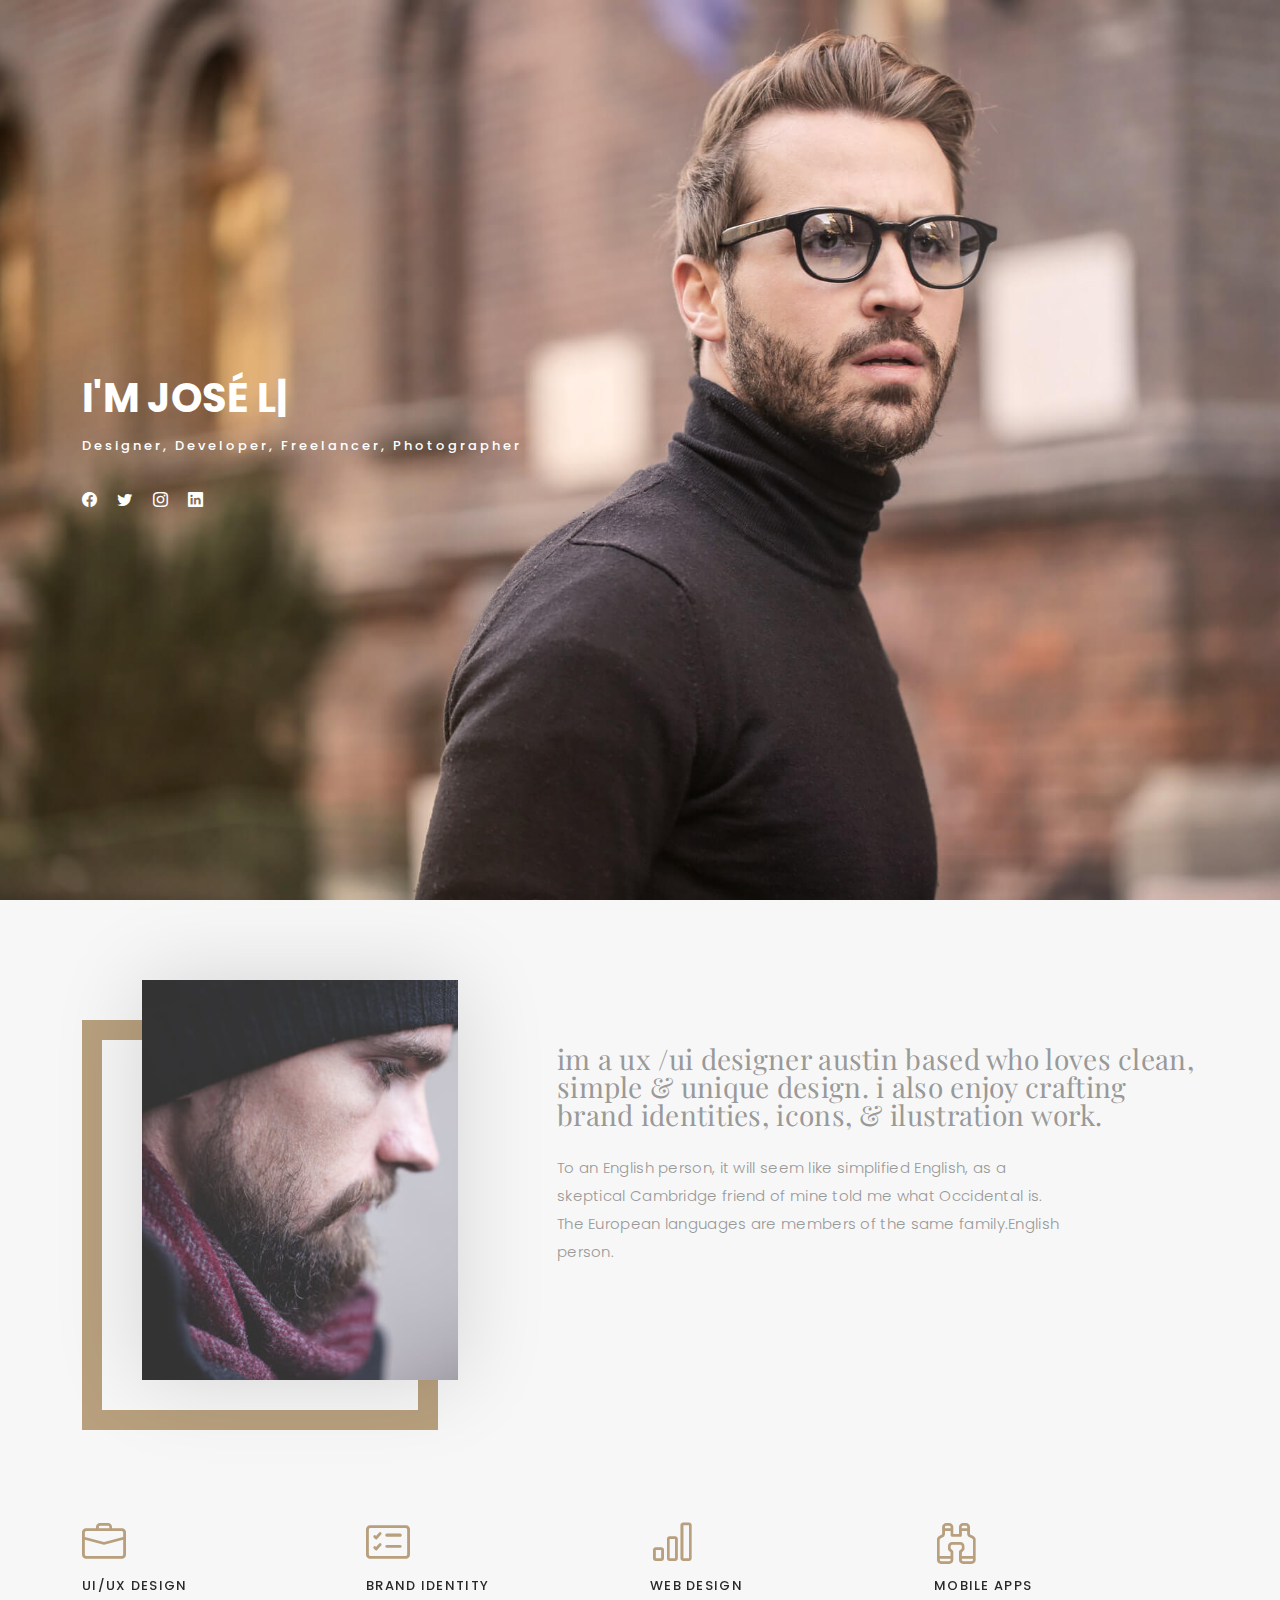
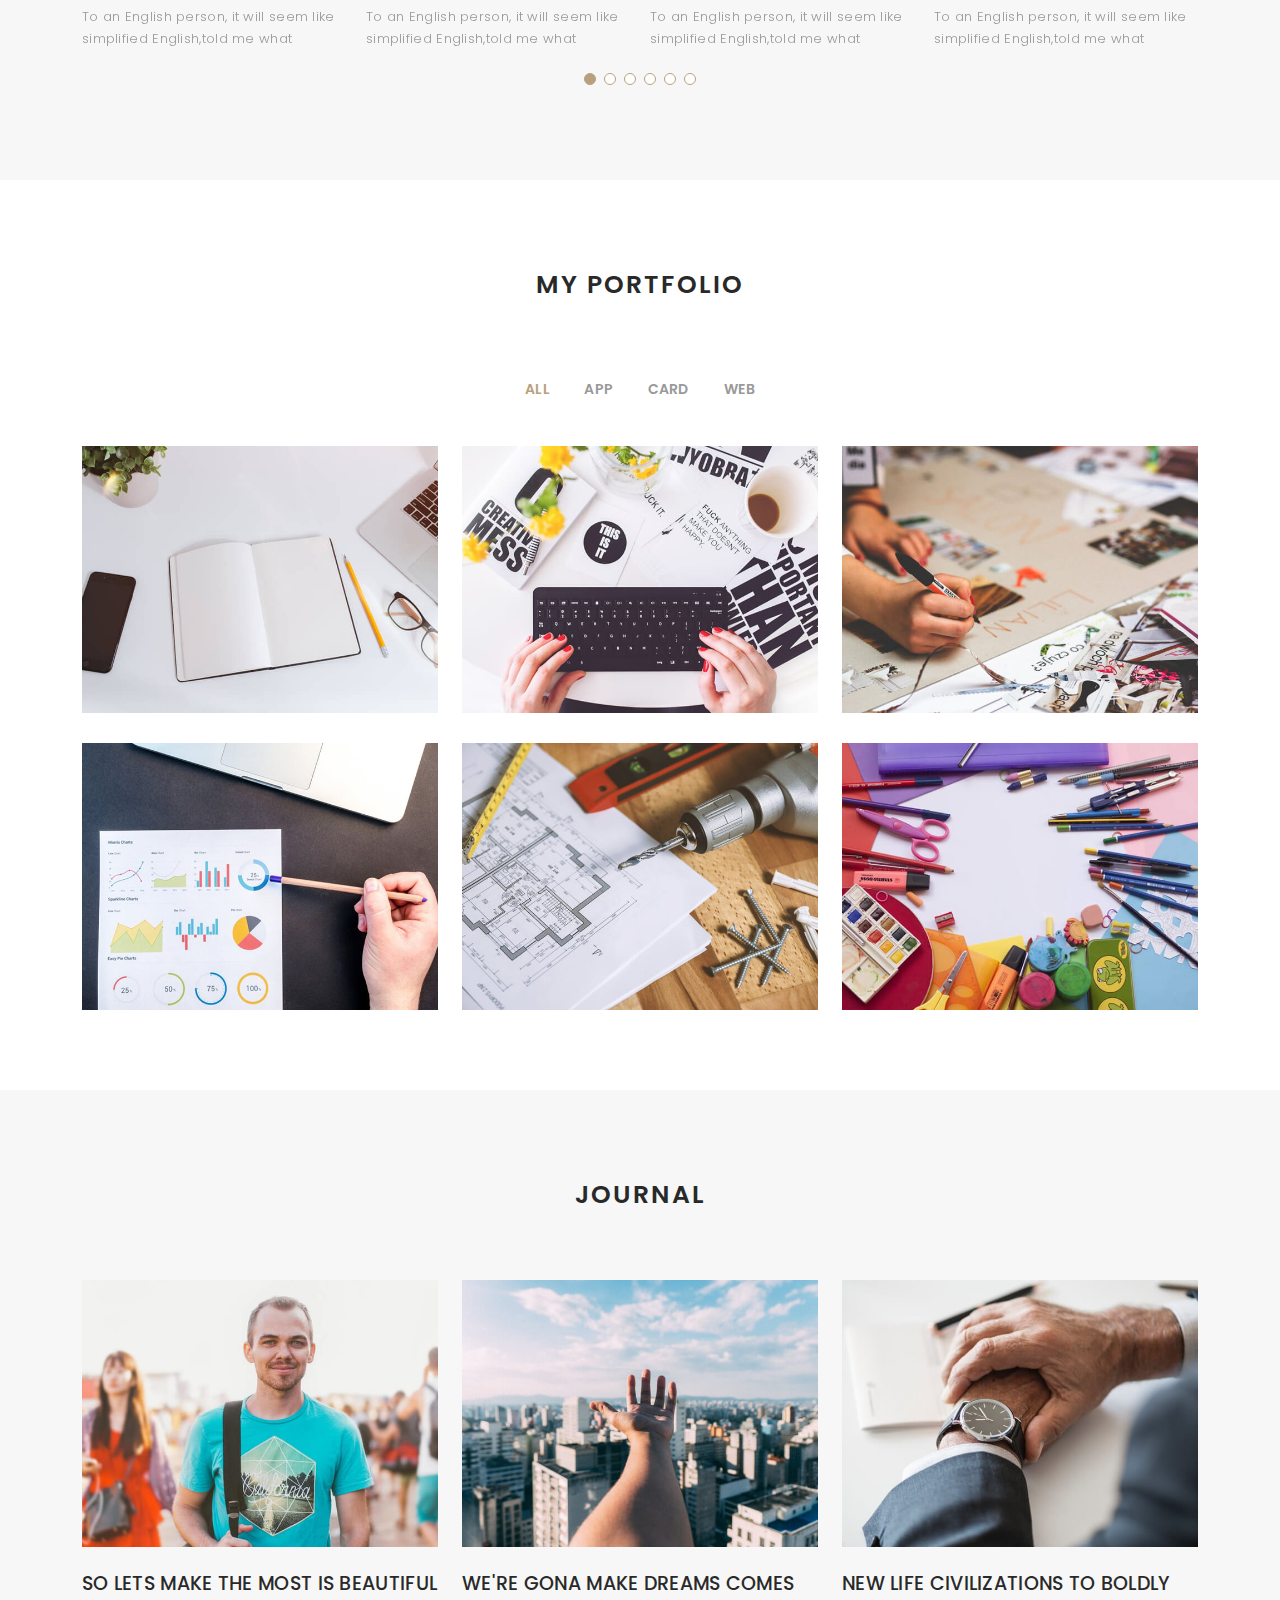
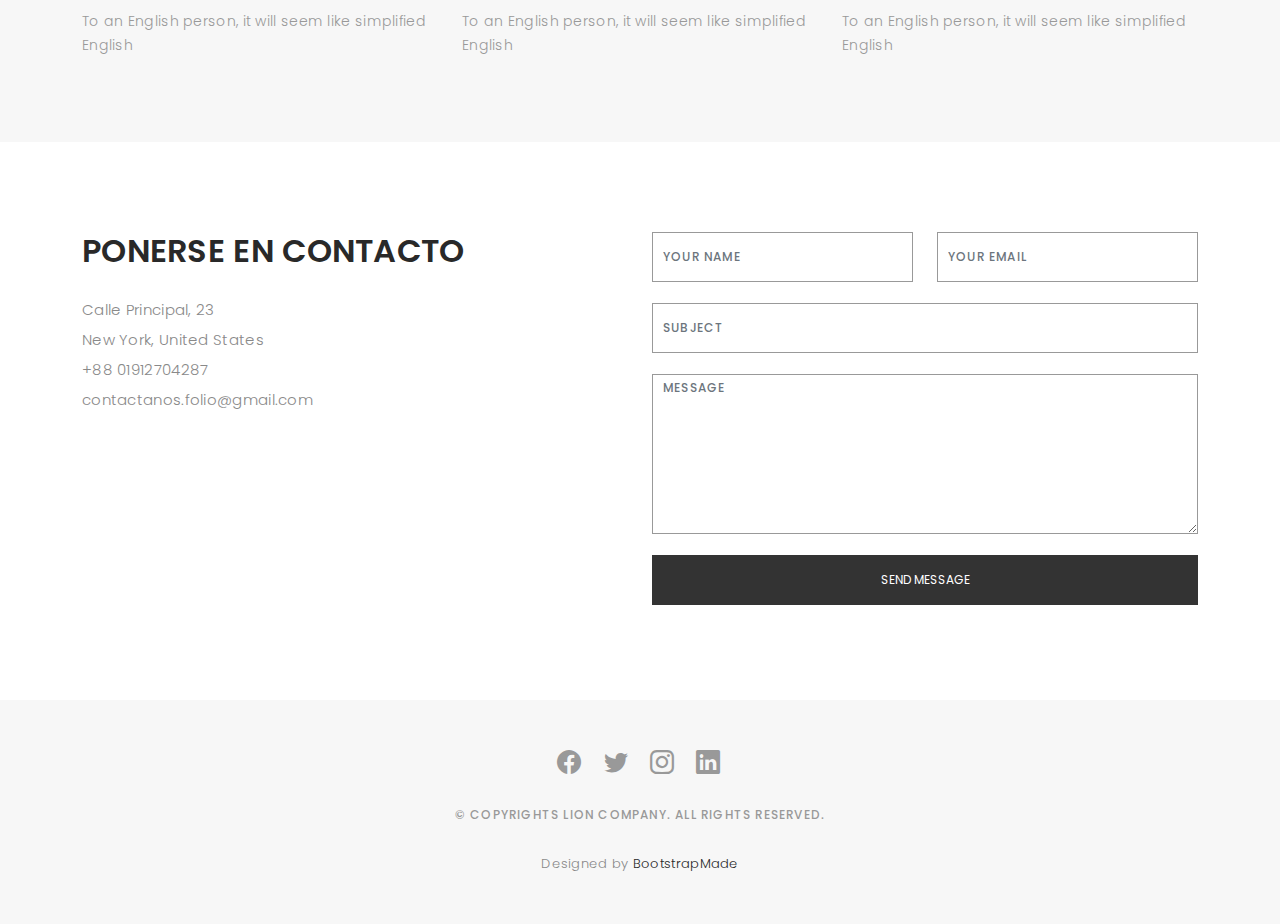
==== commit c81eca9b: "cambios" ====
--- a/index.html
+++ b/index.html
@@ -84,10 +84,10 @@
         <p>Designer, Developer, Freelancer, Photographer</p>
 
         <ul class="list-unstyled list-social">
-          <li><a href="#"><i class="bi bi-facebook"></i></a></li>
+          <li><a href="https://www.facebook.com/josedario.leonrodriguez/"><i class="bi bi-facebook"></i></a></li>
           <li><a href="#"><i class="bi bi-twitter"></i></a></li>
           <li><a href="#"><i class="bi bi-instagram"></i></a></li>
-          <li><a href="#"><i class="bi bi-linkedin"></i></a></li>
+          <li><a href="https://www.linkedin.com/in/jose-leon-392166240/"><i class="bi bi-linkedin"></i></a></li>
         </ul>
       </div>
     </div>
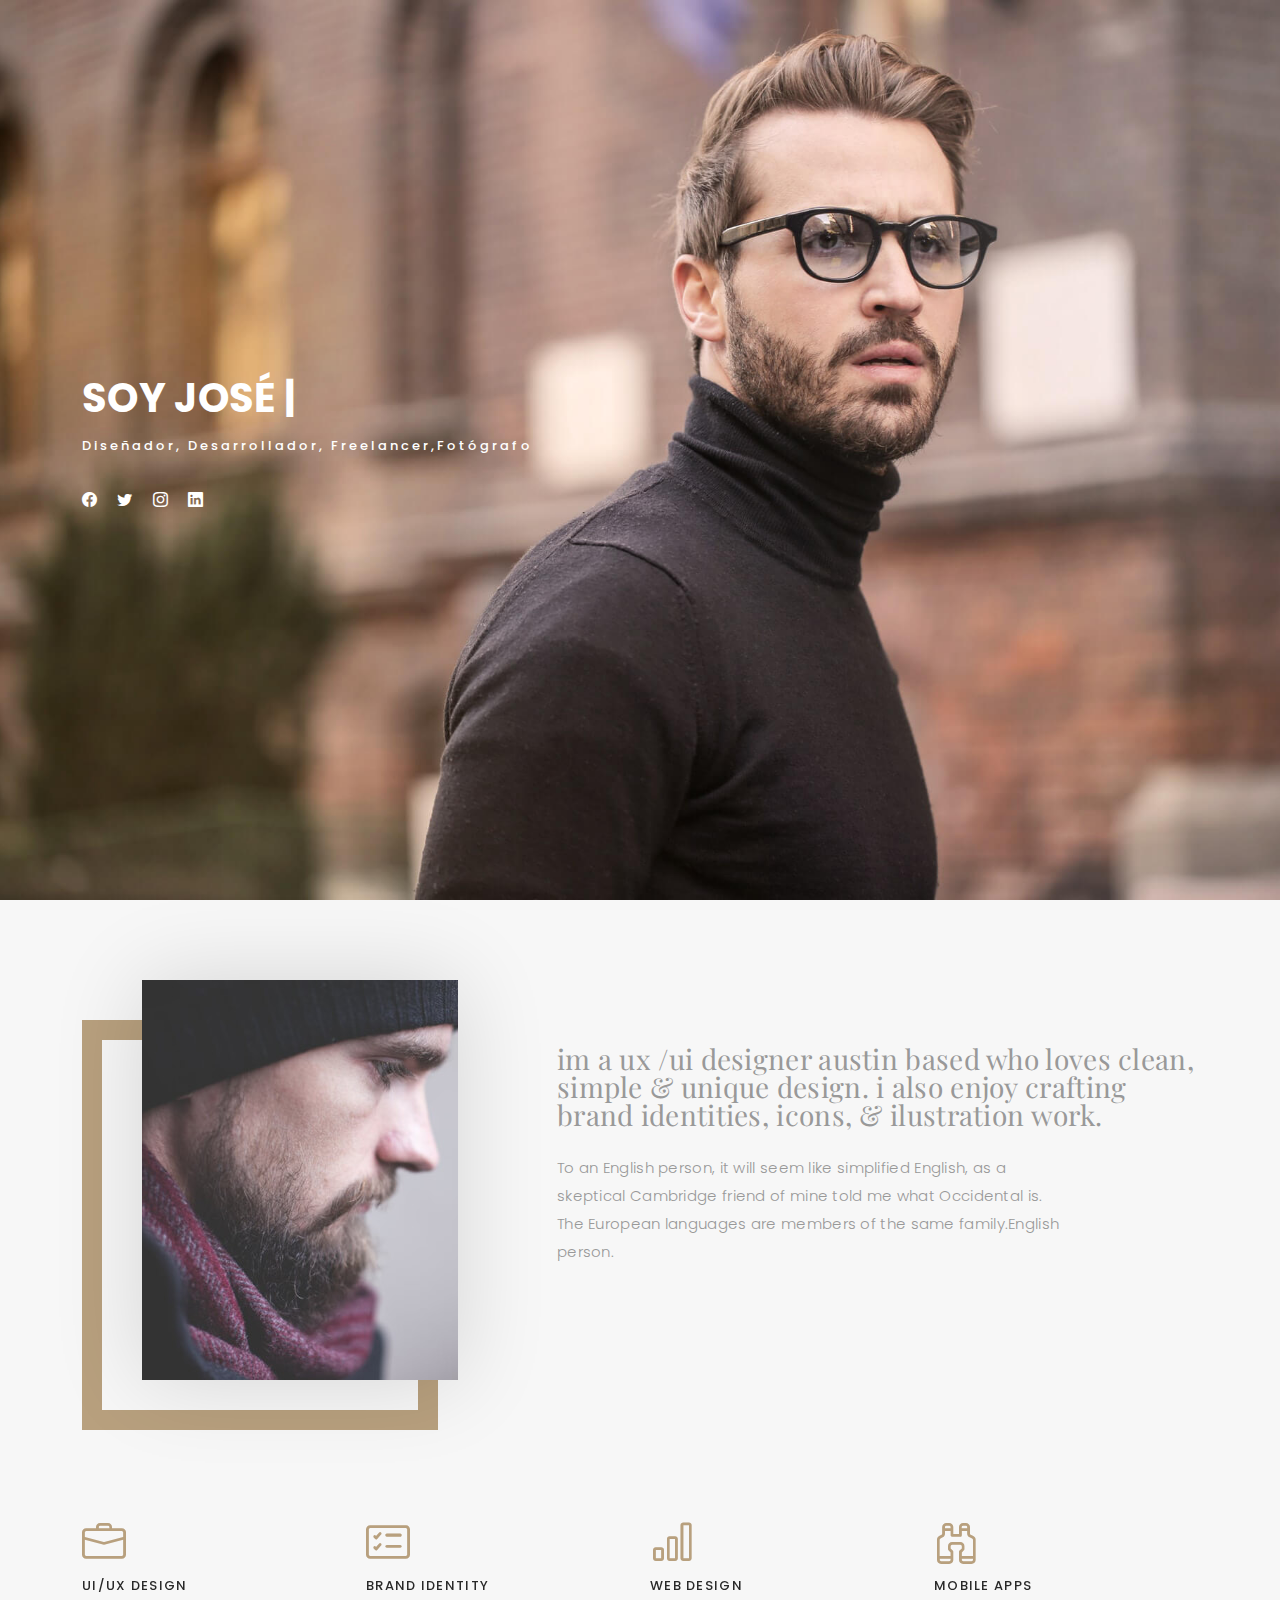
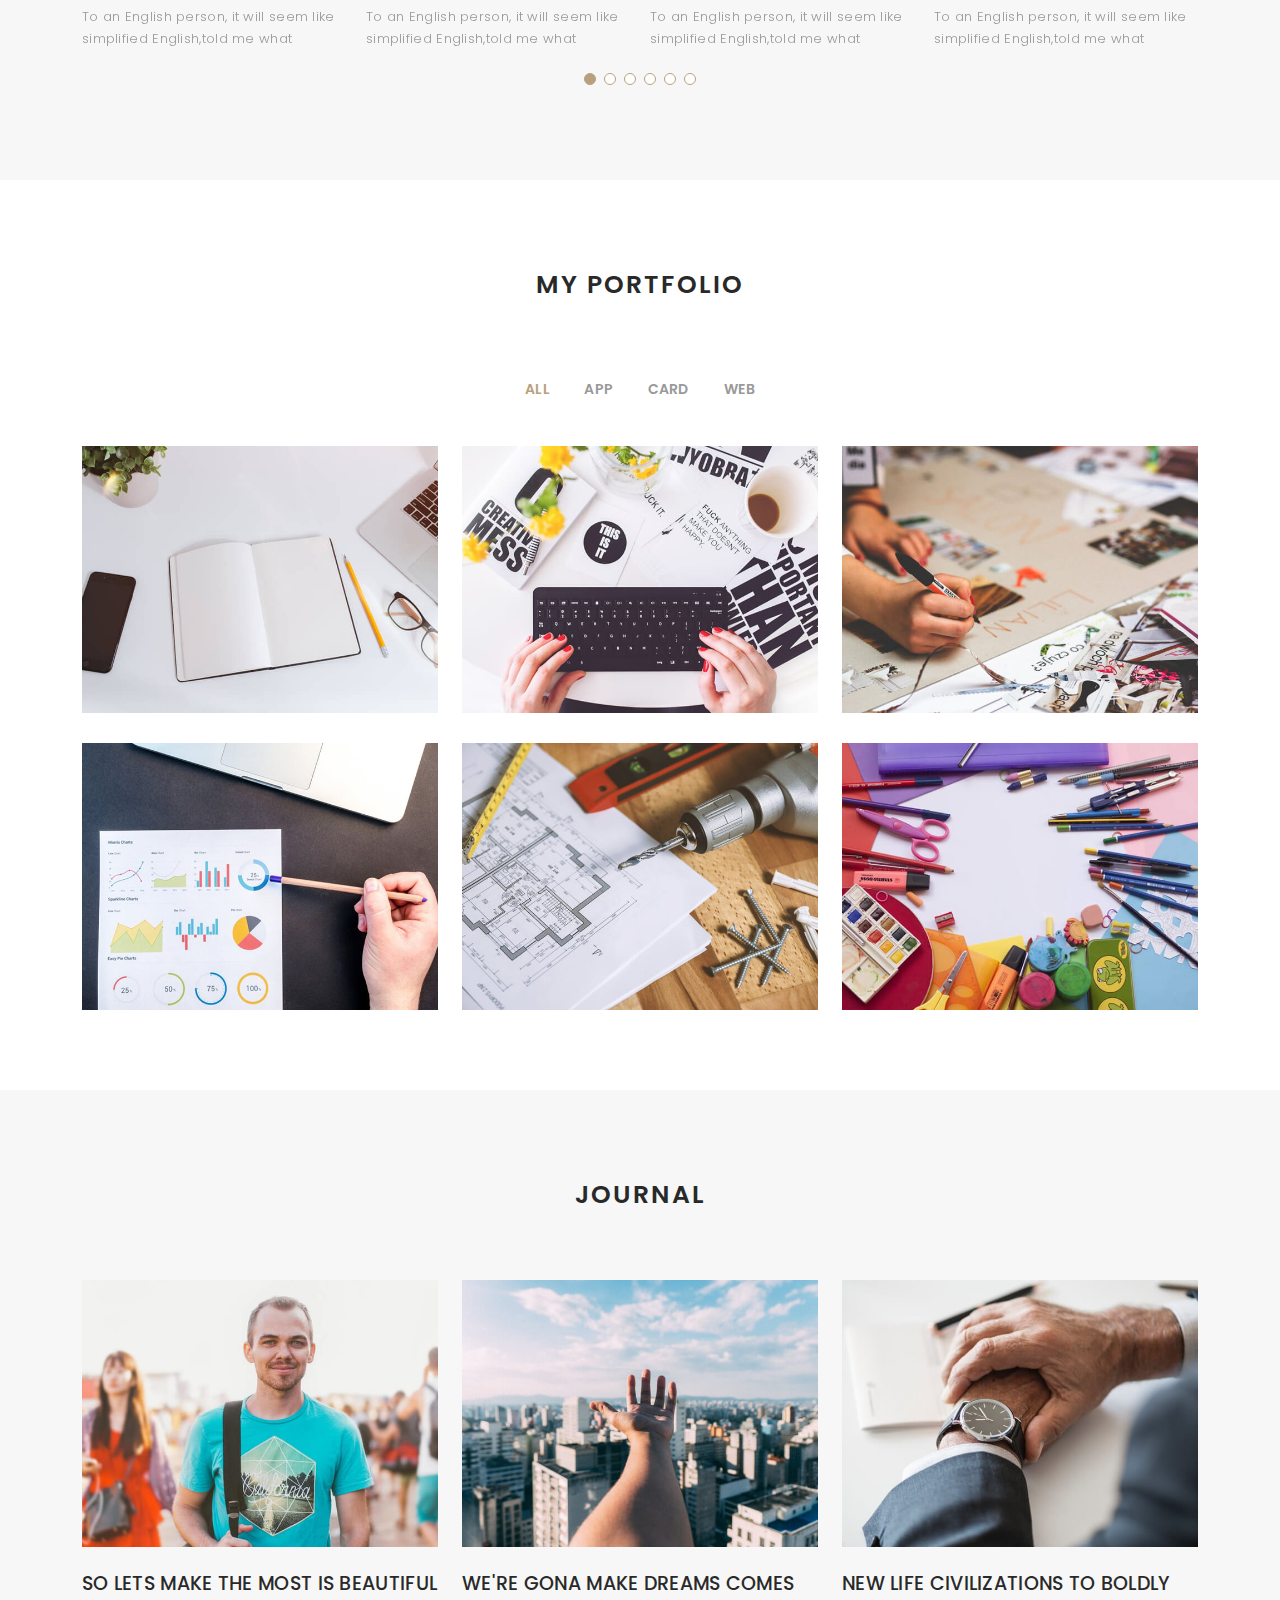
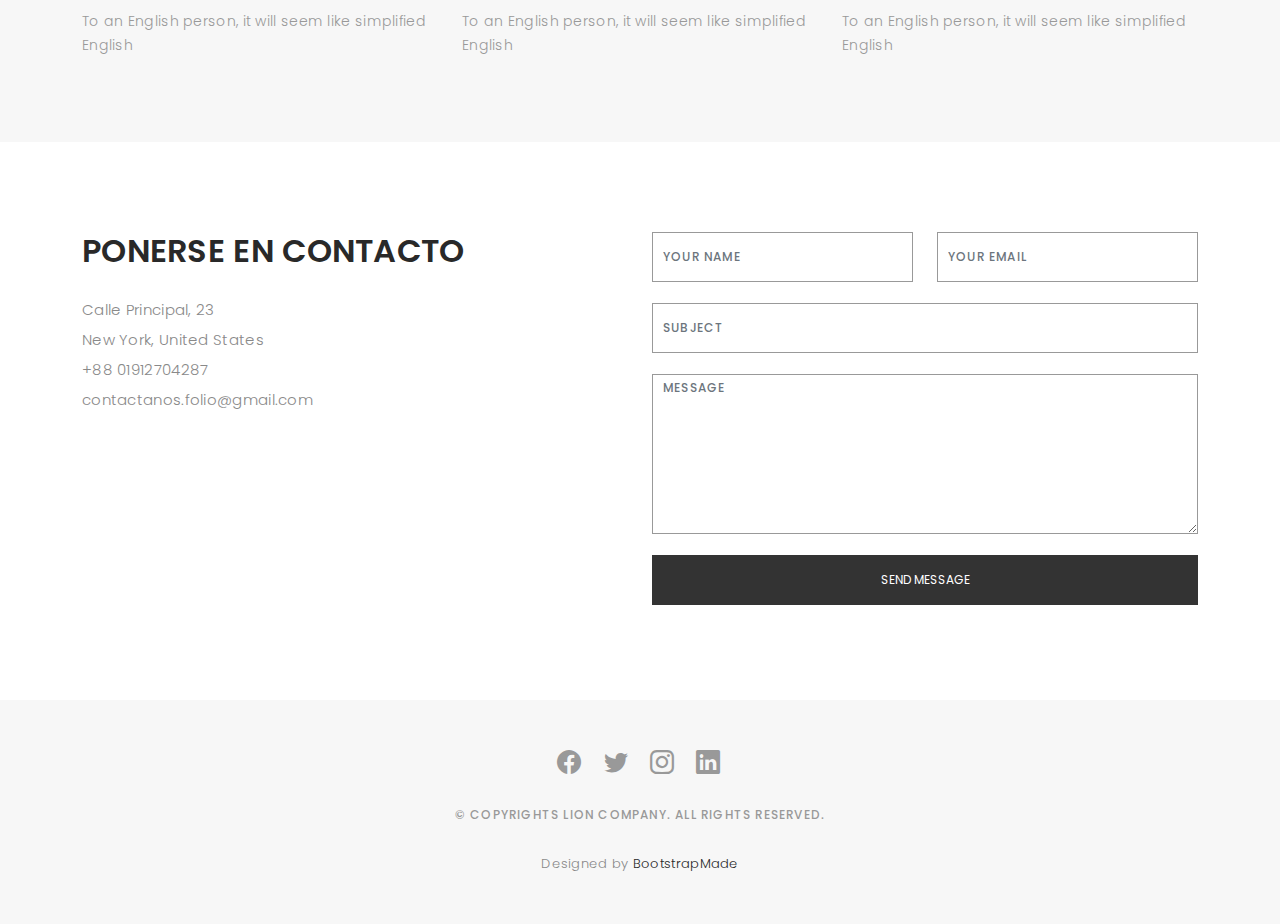
==== commit 4b2379ea: "cambios" ====
--- a/index.html
+++ b/index.html
@@ -46,28 +46,11 @@
 
       <nav id="navbar" class="navbar">
         <ul>
-          <li><a class="nav-link scrollto active" href="#hero">Home</a></li>
-          <li><a class="nav-link scrollto" href="#about">About</a></li>
-          <li><a class="nav-link  scrollto" href="#portfolio">Portfolio</a></li>
+          <li><a class="nav-link scrollto active" href="#hero">Inicio</a></li>
+          <li><a class="nav-link scrollto" href="#about">Sobre Nosotros</a></li>
+          <li><a class="nav-link  scrollto" href="#portfolio">Portafolio</a></li>
           <li><a class="nav-link  scrollto" href="#journal">Blog</a></li>
-          <li class="dropdown"><a href="#"><span>Drop Down</span> <i class="bi bi-chevron-down"></i></a>
-            <ul>
-              <li><a href="#">Drop Down 1</a></li>
-              <li class="dropdown"><a href="#"><span>Deep Drop Down</span> <i class="bi bi-chevron-right"></i></a>
-                <ul>
-                  <li><a href="#">Deep Drop Down 1</a></li>
-                  <li><a href="#">Deep Drop Down 2</a></li>
-                  <li><a href="#">Deep Drop Down 3</a></li>
-                  <li><a href="#">Deep Drop Down 4</a></li>
-                  <li><a href="#">Deep Drop Down 5</a></li>
-                </ul>
-              </li>
-              <li><a href="#">Drop Down 2</a></li>
-              <li><a href="#">Drop Down 3</a></li>
-              <li><a href="#">Drop Down 4</a></li>
-            </ul>
-          </li>
-          <li><a class="nav-link scrollto" href="#contact">Contact</a></li>
+          <li><a class="nav-link scrollto" href="#contact">Contacto</a></li>
         </ul>
         <i class="bi bi-list mobile-nav-toggle"></i>
       </nav><!-- .navbar -->
@@ -80,14 +63,14 @@
 
     <div class="container">
       <div class="hero-content">
-        <h1>I'm <span class="typed" data-typed-items="José León, Designer, Developer, Freelancer, Photographer"></span></h1>
-        <p>Designer, Developer, Freelancer, Photographer</p>
+        <h1>Soy <span class="typed" data-typed-items="José León, Diseñador, Developer, Freelancer, Photographer"></span></h1>
+        <p>Diseñador, Desarrollador, Freelancer,Fotógrafo</p>
 
         <ul class="list-unstyled list-social">
-          <li><a href="https://www.facebook.com/josedario.leonrodriguez/"><i class="bi bi-facebook"></i></a></li>
+          <li><a href="#"><i class="bi bi-facebook"></i></a></li>
           <li><a href="#"><i class="bi bi-twitter"></i></a></li>
           <li><a href="#"><i class="bi bi-instagram"></i></a></li>
-          <li><a href="https://www.linkedin.com/in/jose-leon-392166240/"><i class="bi bi-linkedin"></i></a></li>
+          <li><a href="#"><i class="bi bi-linkedin"></i></a></li>
         </ul>
       </div>
     </div>
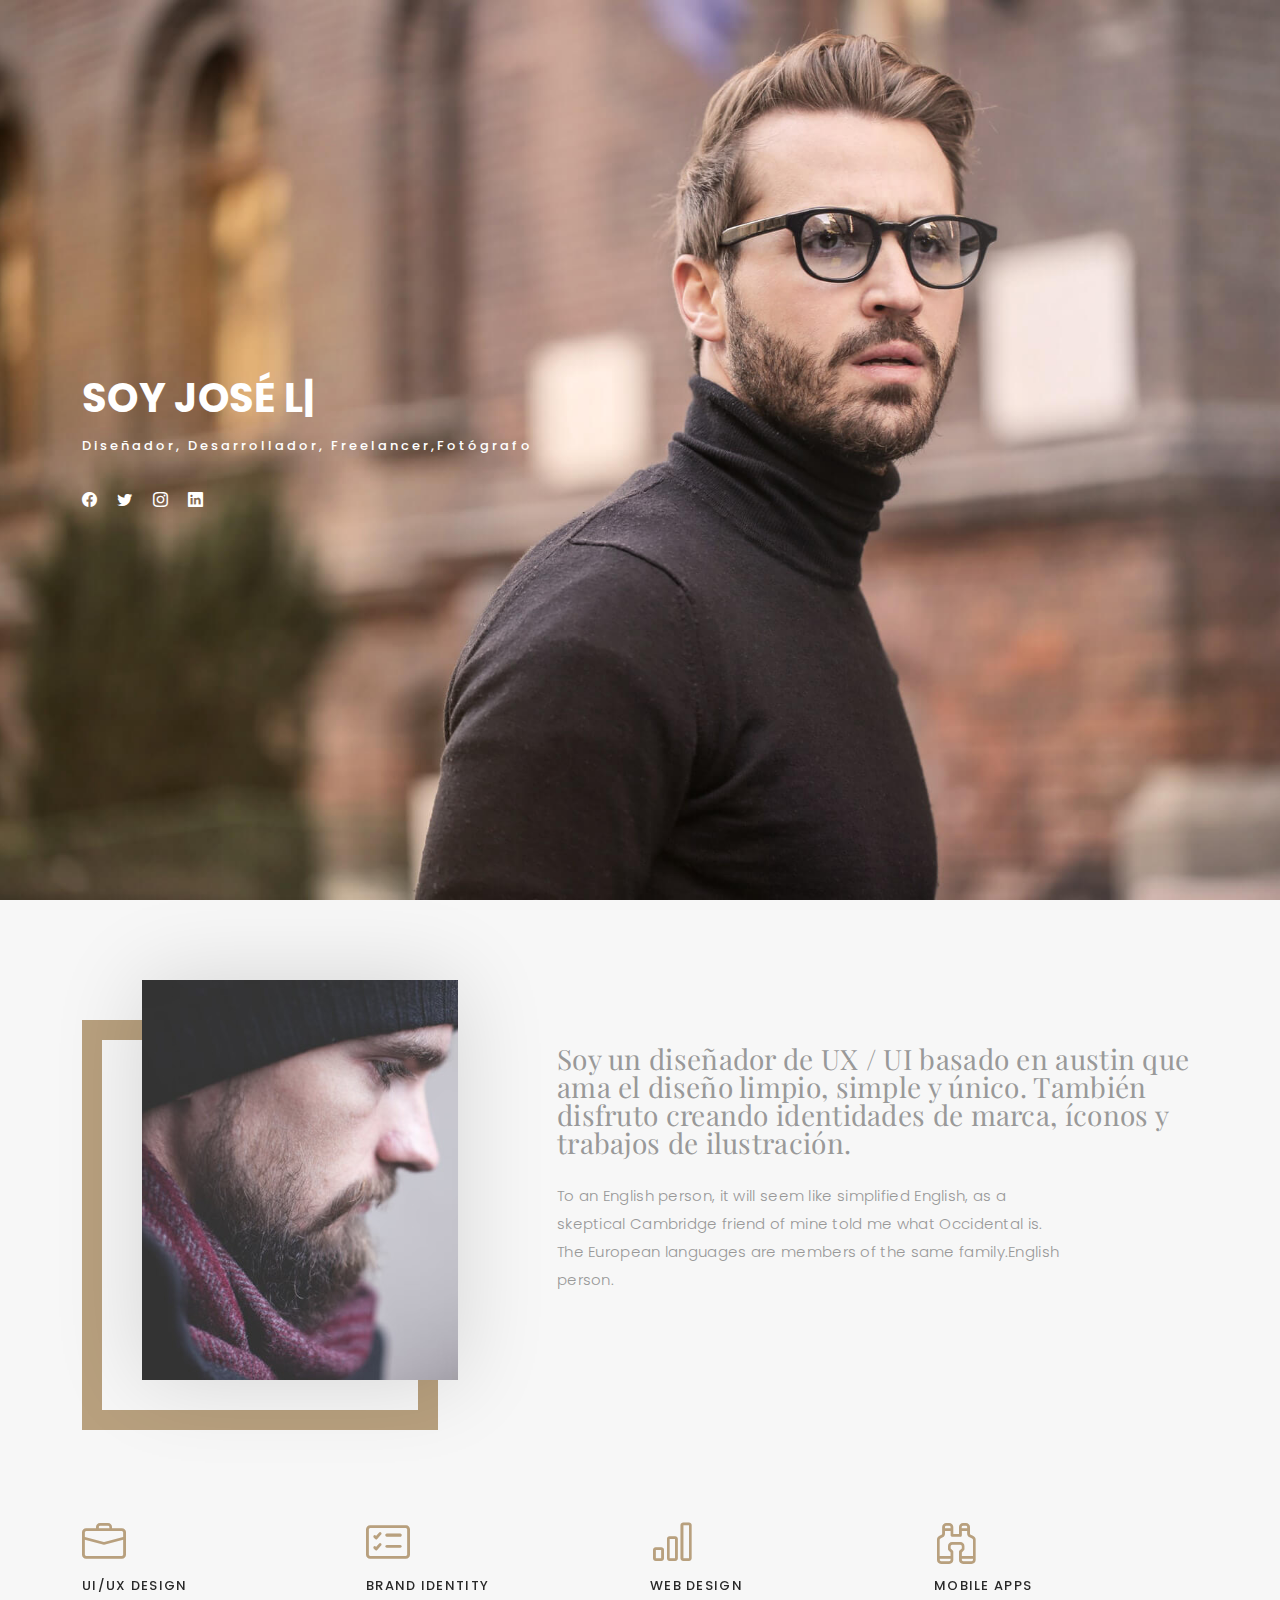
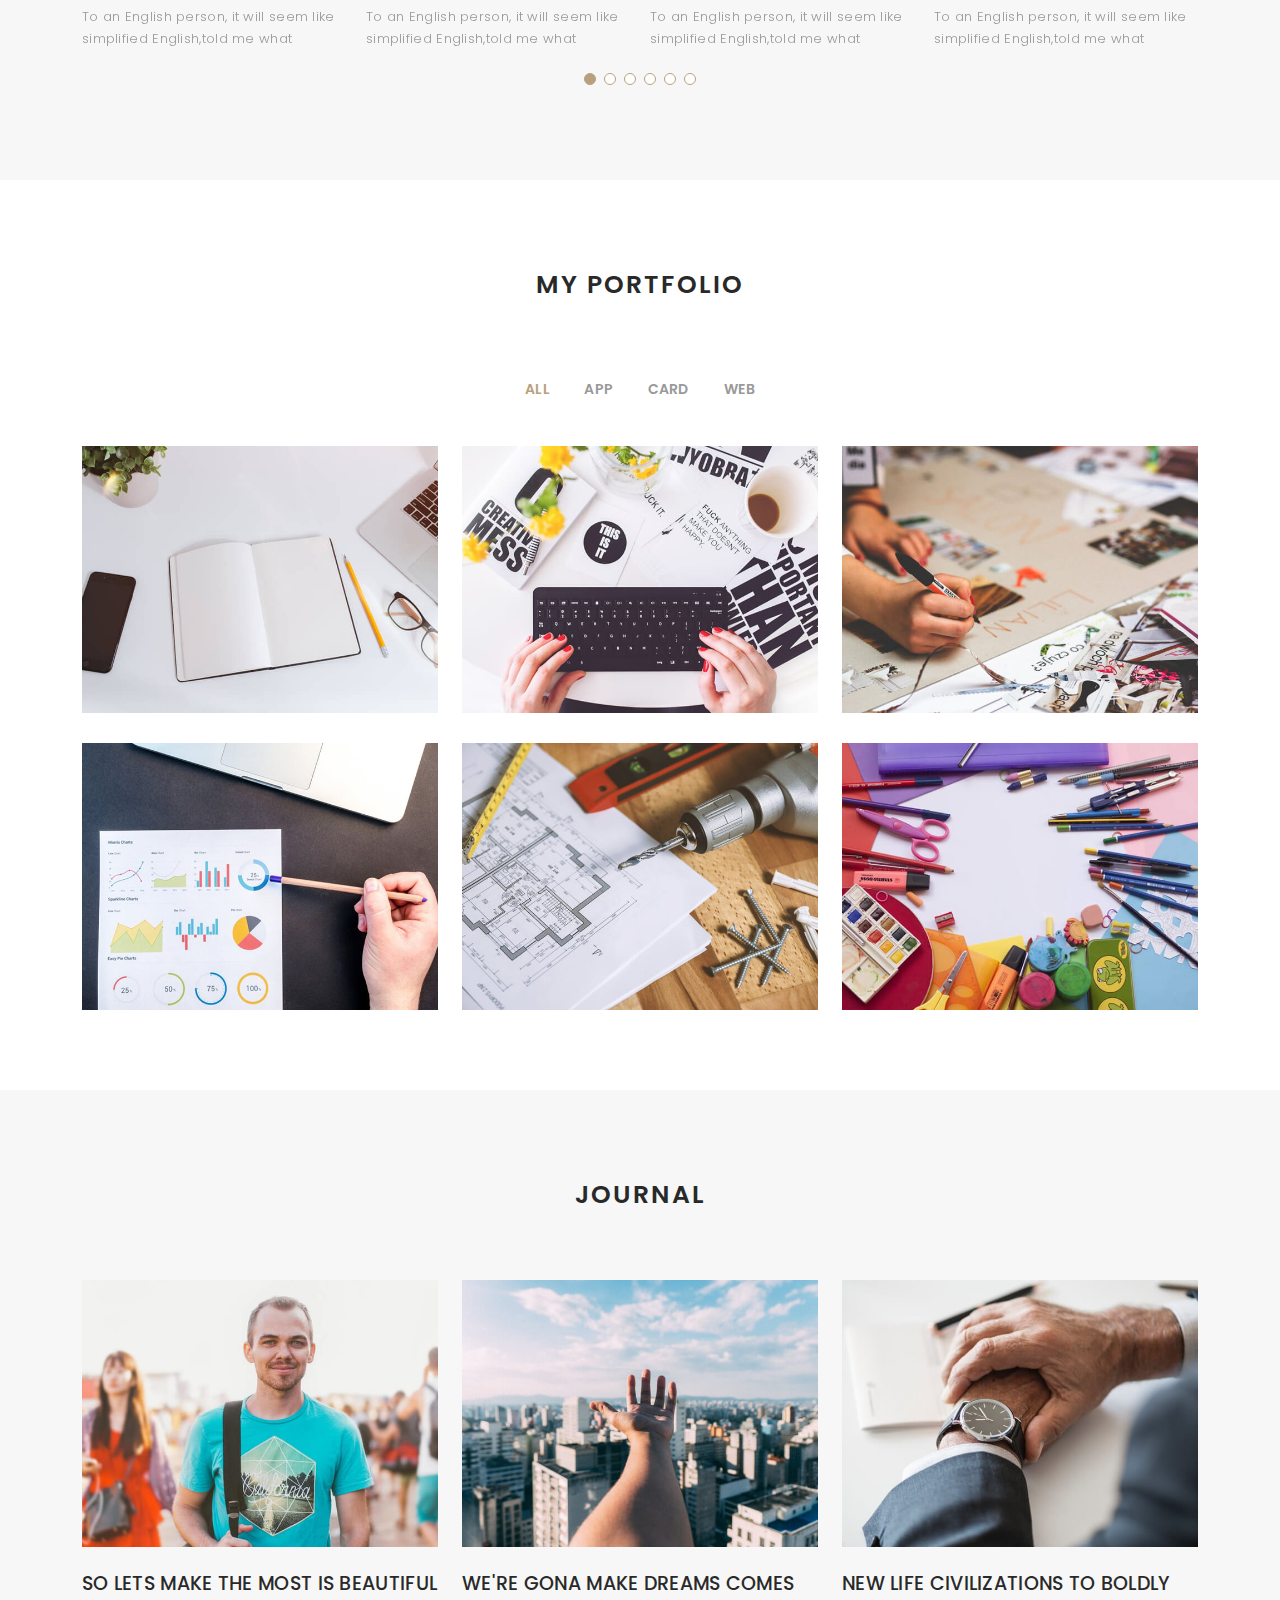
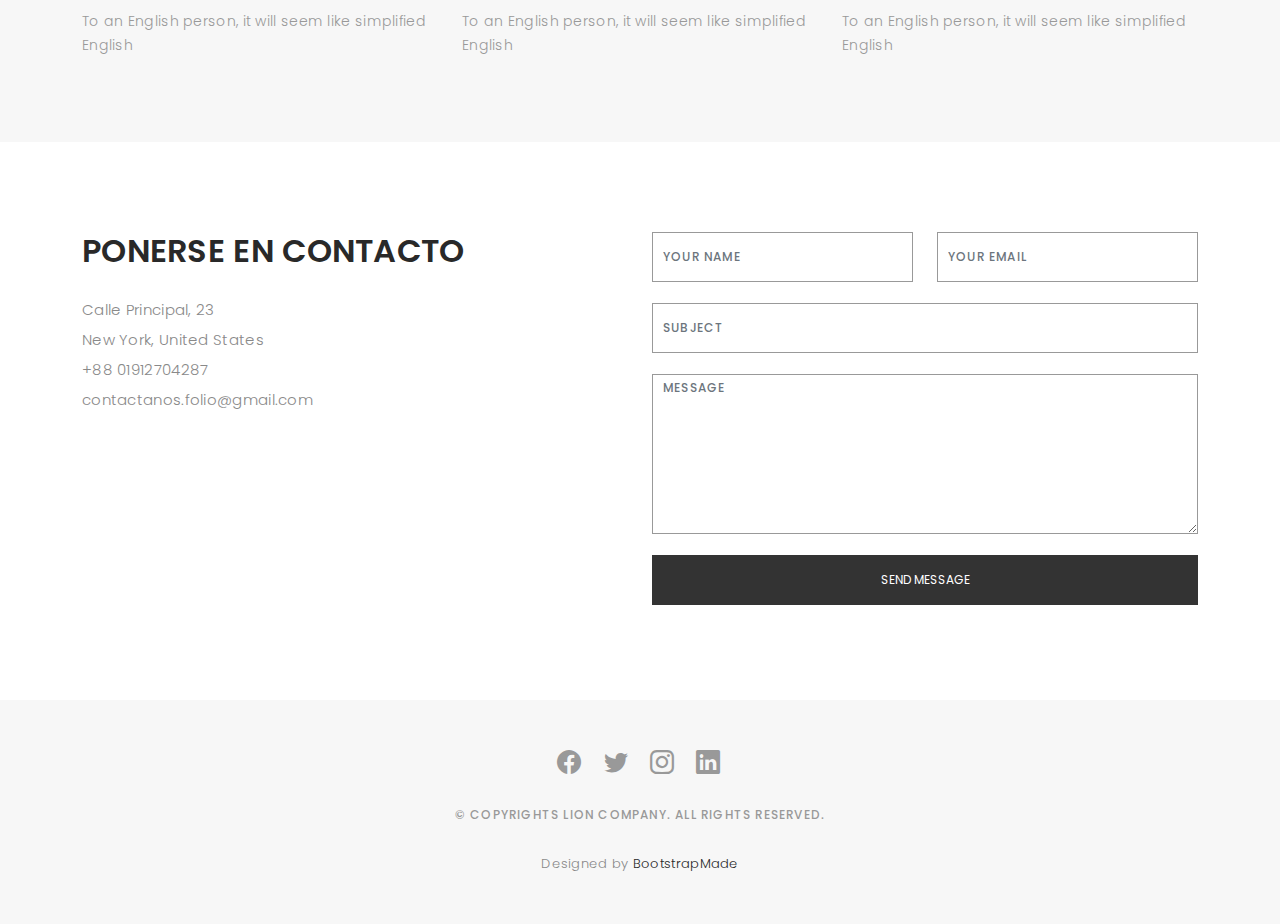
==== commit c3663b19: "CAMBIOS" ====
--- a/index.html
+++ b/index.html
@@ -63,7 +63,7 @@
 
     <div class="container">
       <div class="hero-content">
-        <h1>Soy <span class="typed" data-typed-items="José León, Diseñador, Developer, Freelancer, Photographer"></span></h1>
+        <h1>Soy <span class="typed" data-typed-items="José León, Diseñador, Desarrollador, Freelancer, Fotógrafo"></span></h1>
         <p>Diseñador, Desarrollador, Freelancer,Fotógrafo</p>
 
         <ul class="list-unstyled list-social">
@@ -94,7 +94,7 @@
           <div class="col-lg-7">
             <div class="about-descr">
 
-              <p class="p-heading">im a ux /ui designer austin based who loves clean, simple & unique design. i also enjoy crafting brand identities, icons, & ilustration work. </p>
+              <p class="p-heading">Soy un diseñador de UX / UI basado en austin que ama el diseño limpio, simple y único. También disfruto creando identidades de marca, íconos y trabajos de ilustración.</p>
               <p class="separator">To an English person, it will seem like simplified English, as a skeptical Cambridge friend of mine told me what Occidental is. The European languages are members of the same family.English person.</p>
 
             </div>
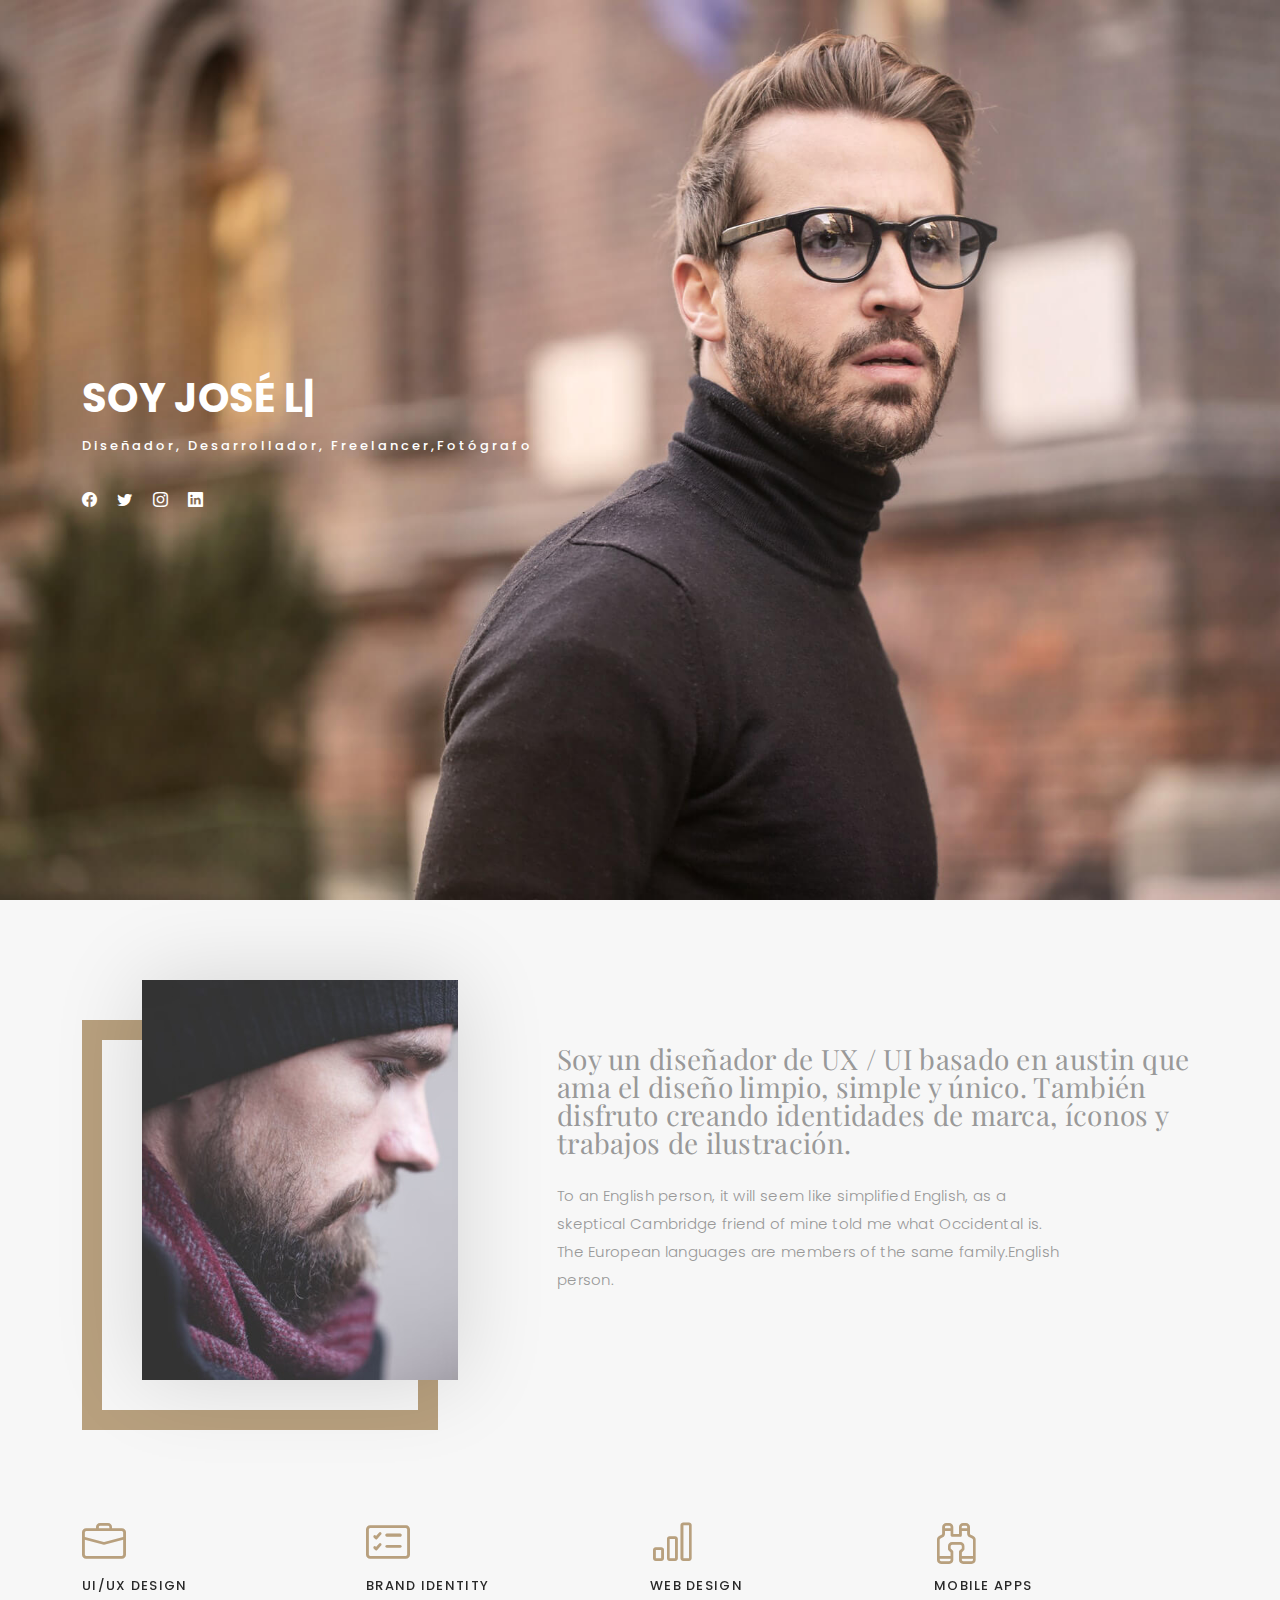
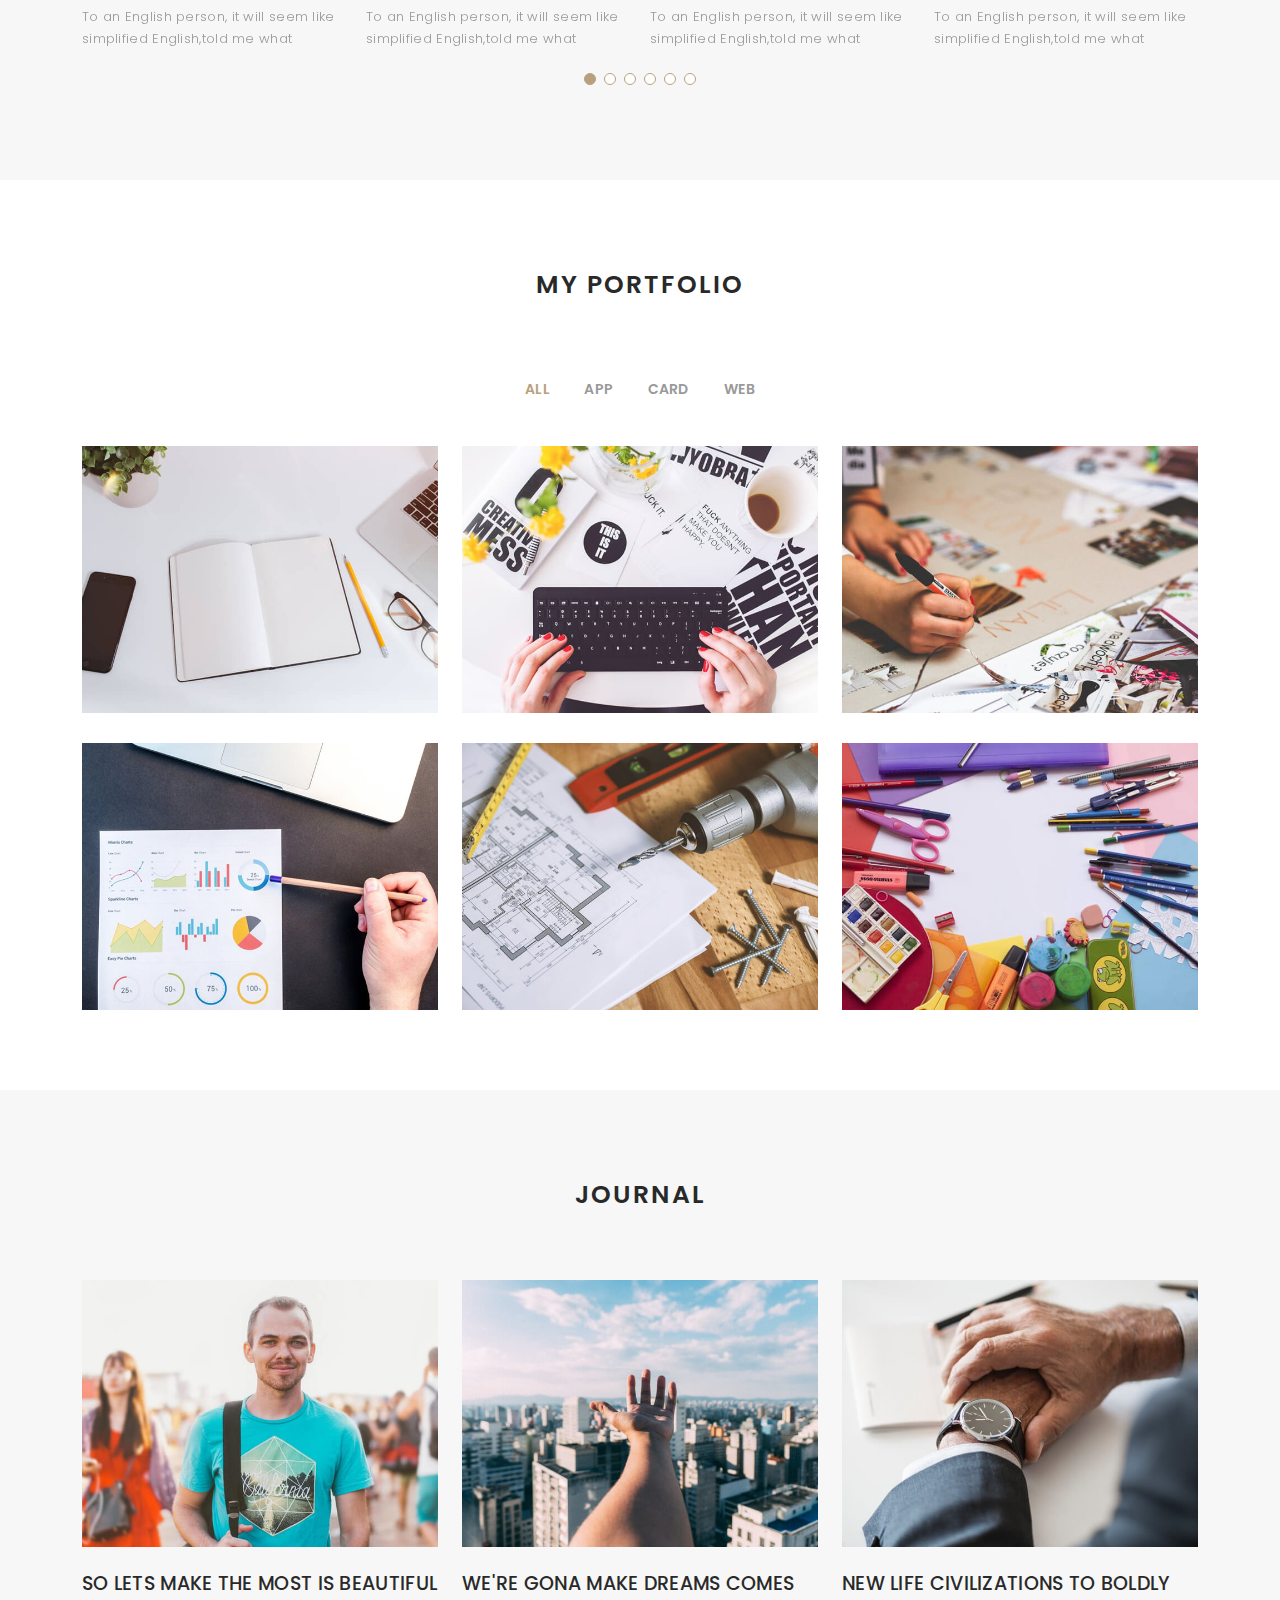
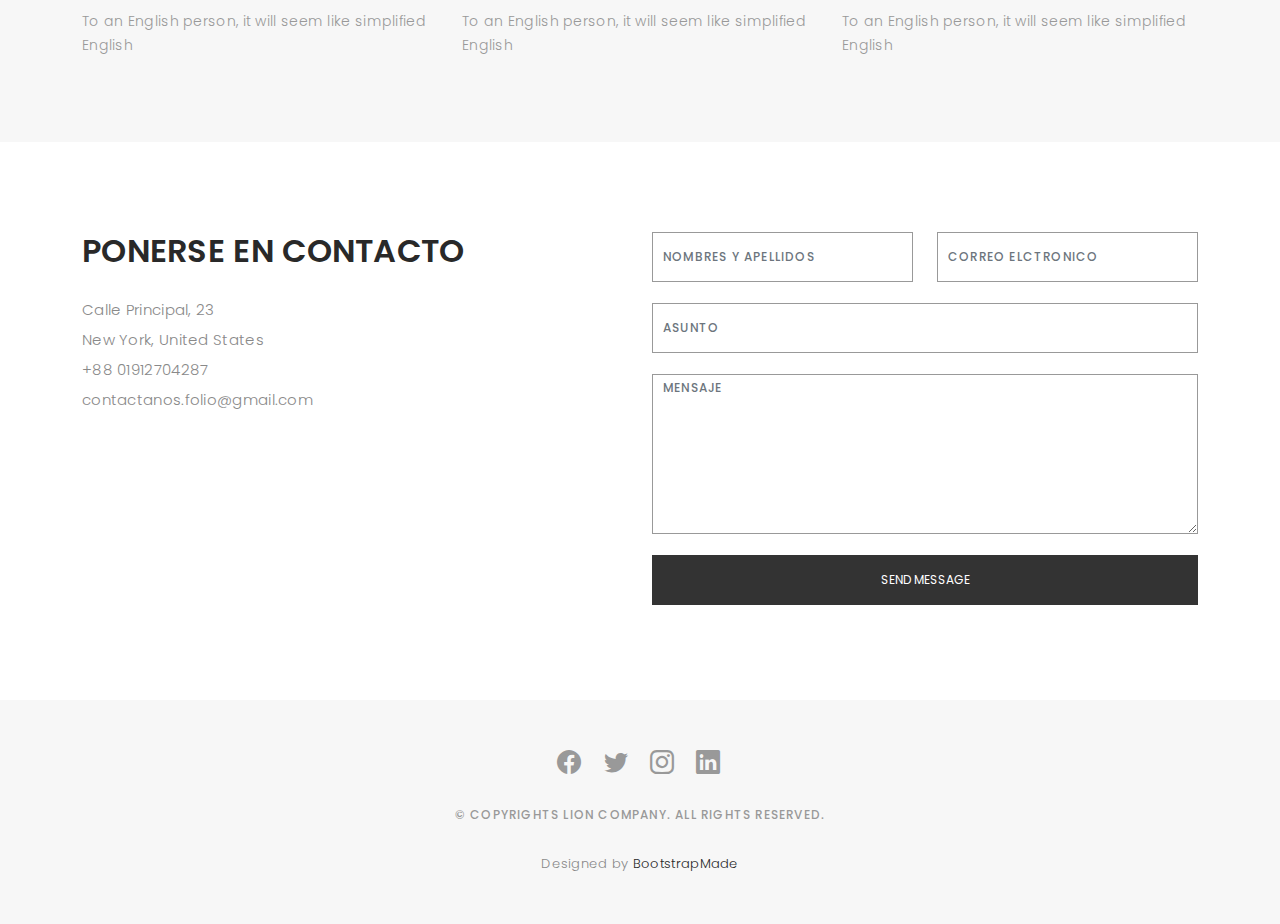
==== commit 39bae77e: "mensaje" ====
--- a/index.html
+++ b/index.html
@@ -351,25 +351,25 @@
 
                   <div class="col-lg-6">
                     <div class="form-group contact-block1">
-                      <input type="text" name="name" class="form-control" id="name" placeholder="Your Name" required>
+                      <input type="text" name="name" class="form-control" id="name" placeholder="Nombres y Apellidos" required>
                     </div>
                   </div>
 
                   <div class="col-lg-6">
                     <div class="form-group">
-                      <input type="email" class="form-control" name="email" id="email" placeholder="Your Email" required>
+                      <input type="email" class="form-control" name="email" id="email" placeholder="Correo ELctronico" required>
                     </div>
                   </div>
 
                   <div class="col-lg-12">
                     <div class="form-group">
-                      <input type="text" class="form-control" name="subject" id="subject" placeholder="Subject" required>
+                      <input type="text" class="form-control" name="subject" id="subject" placeholder="Asunto" required>
                     </div>
                   </div>
 
                   <div class="col-lg-12">
                     <div class="form-group">
-                      <textarea class="form-control" name="message" placeholder="Message" required></textarea>
+                      <textarea class="form-control" name="message" placeholder="Mensaje" required></textarea>
                     </div>
                   </div>
 
